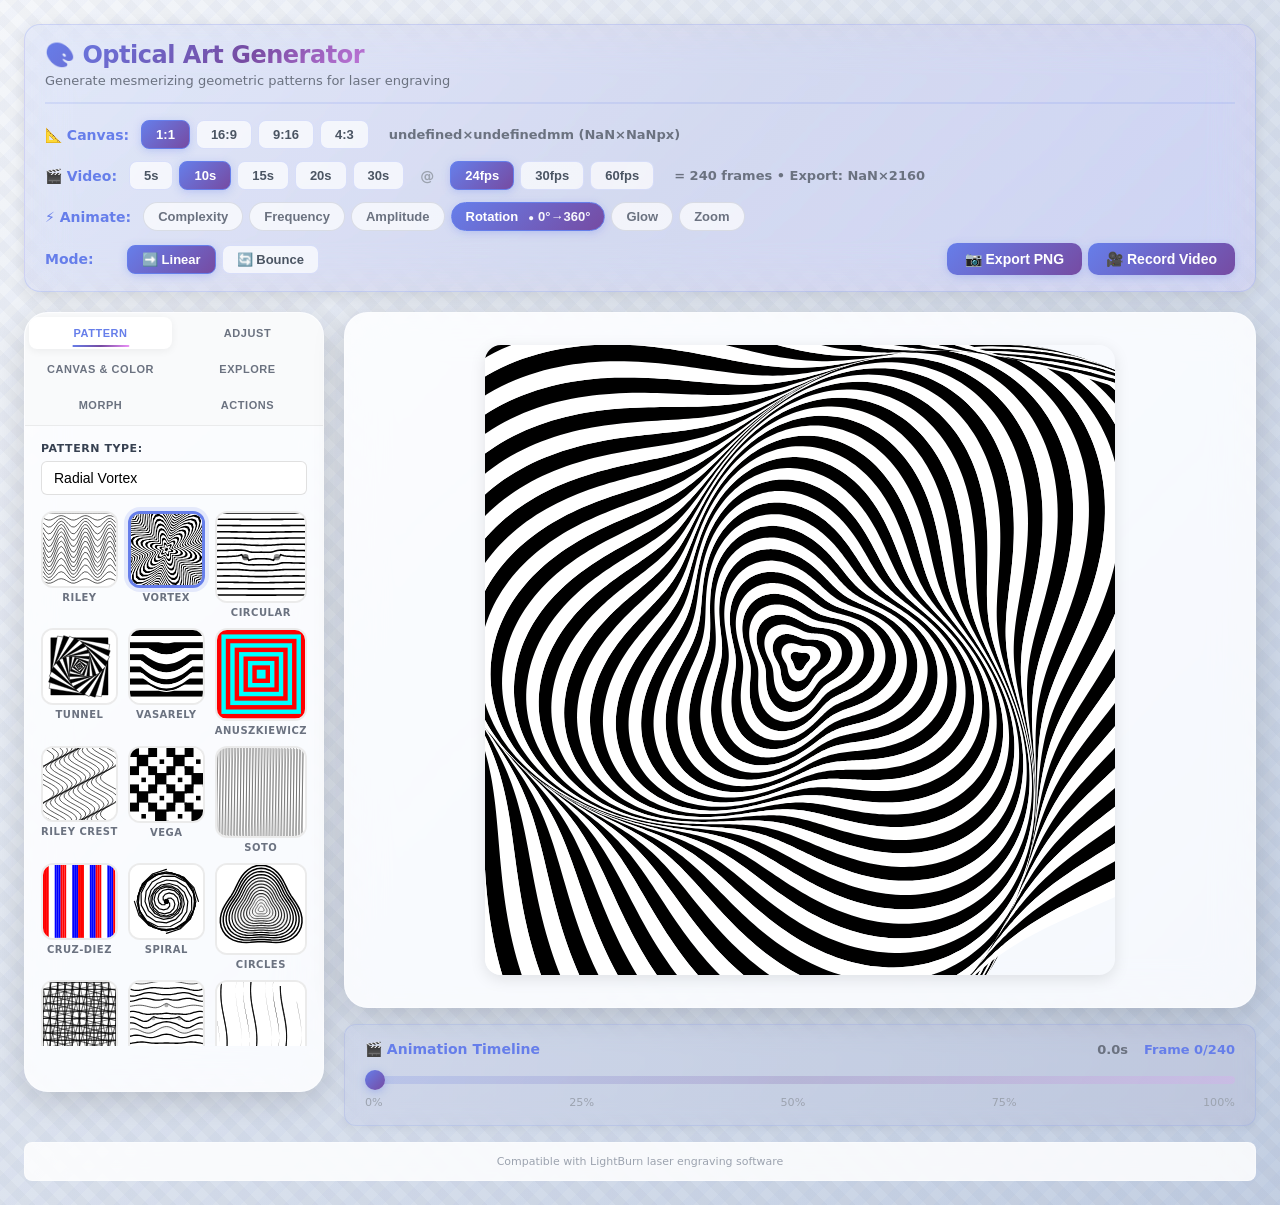
==== index.html @ 84033fab "Add 3 more iconic Op Art patterns: Vega, Soto, Cruz-Diez Added three additional Op Art patterns repr" ====
<!DOCTYPE html>
<html lang="en">
<head>
    <meta charset="UTF-8">
    <meta name="viewport" content="width=device-width, initial-scale=1.0">
    <title>Optical Art Generator</title>
    <link rel="stylesheet" href="styles.css">
    <!-- FFmpeg.wasm for video export - UMD bundle loaded locally -->
    <script src="./ffmpeg-umd.js"></script>
    <script>
        // FFmpeg is now available as window.FFmpegWASM.FFmpeg
        if (window.FFmpegWASM) {
            window.FFmpeg = window.FFmpegWASM.FFmpeg;
            console.log('✅ FFmpeg UMD loaded');
        }
    </script>
</head>
<body>
    <div class="container">
        <!-- Interactive Toolbar -->
        <div class="toolbar" id="main-toolbar">
            <!-- Header Row -->
            <div class="toolbar-header-row">
                <div class="toolbar-logo">
                    <h1>🎨 Optical Art Generator</h1>
                    <p>Generate mesmerizing geometric patterns for laser engraving</p>
                </div>
            </div>
            
            <!-- Row 1: Canvas Settings -->
            <div class="toolbar-row">
                <span class="toolbar-label">📐 Canvas:</span>
                <div class="toolbar-button-group">
                    <button class="toolbar-btn canvas-ratio-btn active" data-ratio="1:1">1:1</button>
                    <button class="toolbar-btn canvas-ratio-btn" data-ratio="16:9">16:9</button>
                    <button class="toolbar-btn canvas-ratio-btn" data-ratio="9:16">9:16</button>
                    <button class="toolbar-btn canvas-ratio-btn" data-ratio="4:3">4:3</button>
                </div>
                <span class="toolbar-info" id="toolbar-canvas-info">800×800mm (3024×3024px)</span>
            </div>

            <!-- Row 2: Video Settings -->
            <div class="toolbar-row">
                <span class="toolbar-label">🎬 Video:</span>
                <div class="toolbar-button-group">
                    <button class="toolbar-btn video-duration-btn" data-duration="5">5s</button>
                    <button class="toolbar-btn video-duration-btn active" data-duration="10">10s</button>
                    <button class="toolbar-btn video-duration-btn" data-duration="15">15s</button>
                    <button class="toolbar-btn video-duration-btn" data-duration="20">20s</button>
                    <button class="toolbar-btn video-duration-btn" data-duration="30">30s</button>
                </div>
                <span class="toolbar-separator">@</span>
                <div class="toolbar-button-group">
                    <button class="toolbar-btn video-fps-btn active" data-fps="24">24fps</button>
                    <button class="toolbar-btn video-fps-btn" data-fps="30">30fps</button>
                    <button class="toolbar-btn video-fps-btn" data-fps="60">60fps</button>
                </div>
                <span class="toolbar-info" id="toolbar-video-info">= 240 frames • Export: 3840×2160</span>
            </div>

            <!-- Row 3: Animation Toggles -->
            <div class="toolbar-row">
                <span class="toolbar-label">⚡ Animate:</span>
                <div class="toolbar-button-group">
                    <button class="toolbar-pill" id="pill-complexity" data-param="complexity">
                        <span class="pill-name">Complexity</span>
                        <span class="pill-range" style="display: none;">50→200</span>
                    </button>
                    <button class="toolbar-pill" id="pill-frequency" data-param="frequency">
                        <span class="pill-name">Frequency</span>
                        <span class="pill-range" style="display: none;">1→50</span>
                    </button>
                    <button class="toolbar-pill" id="pill-amplitude" data-param="amplitude">
                        <span class="pill-name">Amplitude</span>
                        <span class="pill-range" style="display: none;">0→500</span>
                    </button>
                    <button class="toolbar-pill" id="pill-rotation" data-param="rotation">
                        <span class="pill-name">Rotation</span>
                        <span class="pill-range" style="display: none;">0°→360°</span>
                    </button>
                    <button class="toolbar-pill" id="pill-glow" data-param="glow">
                        <span class="pill-name">Glow</span>
                        <span class="pill-range" style="display: none;">0→8</span>
                    </button>
                    <button class="toolbar-pill" id="pill-zoom" data-param="zoom">
                        <span class="pill-name">Zoom</span>
                        <span class="pill-range" style="display: none;">0.5→2.0</span>
                    </button>
                </div>
            </div>

            <!-- Row 4: Animation Mode & Actions -->
            <div class="toolbar-row">
                <span class="toolbar-label">Mode:</span>
                <div class="toolbar-button-group">
                    <button class="toolbar-btn mode-btn active" data-mode="linear">➡️ Linear</button>
                    <button class="toolbar-btn mode-btn" data-mode="bounce">🔄 Bounce</button>
                </div>
                <div class="toolbar-spacer"></div>
                <div class="toolbar-button-group toolbar-actions">
                    <button class="toolbar-action-btn" id="toolbar-export-png">📷 Export PNG</button>
                    <button class="toolbar-action-btn" id="toolbar-record-video">🎥 Record Video</button>
                </div>
            </div>
        </div>

        <div class="main-content">
            <div class="controls-panel">
                <div class="tabs-nav">
                    <button class="tab-link active" data-tab="tab-pattern">Pattern</button>
                    <button class="tab-link" data-tab="tab-adjust">Adjust</button>
                    <button class="tab-link" data-tab="tab-canvas">Canvas & Color</button>
                    <button class="tab-link" data-tab="tab-explore">Explore</button>
                    <button class="tab-link" data-tab="tab-morph">Morph</button>
                    <button class="tab-link" data-tab="tab-actions">Actions</button>
                </div>

                <!-- Tab Content -->
                <div id="tab-pattern" class="tab-content active">
                    <div class="control-group">
                        <label for="pattern-type">Pattern Type:</label>
                        <select id="pattern-type">
                            <option value="riley-waves">Bridget Riley Waves</option>
                            <option value="radial-vortex" selected>Radial Vortex</option>
                            <option value="circular-displacement">Circular Displacement</option>
                            <option value="square-tunnel">Square Tunnel</option>
                            <option value="vasarely-zebra">Vasarely Zebra</option>
                            <option value="anuszkiewicz-squares">Anuszkiewicz Squares</option>
                            <option value="riley-crest">Riley Crest</option>
                            <option value="vasarely-vega">Vasarely Vega</option>
                            <option value="soto-vibration">Soto Vibration</option>
                            <option value="cruz-diez-strips">Cruz-Diez Strips</option>
                            <option value="spiral-distortion">Spiral Distortion</option>
                            <option value="concentric-circles">Concentric Circles</option>
                            <option value="moire-interference">Moiré Interference</option>
                            <option value="wave-displacement">Wave Displacement</option>
                            <option value="diagonal-stripes">Diagonal Stripes</option>
                            <option value="eye-pattern">Eye Pattern</option>
                            <option value="cube-illusion">Cube Illusion</option>
                            <option value="shaded-grid">Shaded Grid</option>
                            <option value="perlin-displacement">Perlin Displacement</option>
                            <option value="fractal-noise">Fractal Noise</option>
                            <option value="de-jong-attractor">De Jong Attractor</option>
                            <option value="cellular-automata">Cellular Automata</option>
                            <option value="l-system-growth">L-System Growth</option>
                        </select>
                        <div id="pattern-previews" class="pattern-preview-grid">
                            <!-- Preview thumbnails will be generated here -->
                        </div>
                    </div>
                    <div class="info-panel">
                        <h3>Pattern Info</h3>
                        <p id="pattern-info">Select a pattern type to see details</p>
                    </div>
                </div>

                <div id="tab-adjust" class="tab-content">
                    <div class="control-group">
                        <label for="complexity">Complexity:</label>
                        <input type="range" id="complexity" min="5" max="300" value="50">
                        <span id="complexity-value">50</span>
                        <input type="checkbox" id="animate-complexity" class="animate-checkbox">
                        <label for="animate-complexity" class="animate-label">🎬</label>
                    </div>
                    <div class="animation-range-group" id="complexity-range" style="display: none;">
                        <label>Animation Range:</label>
                        <div class="range-inputs">
                            <div class="range-input-pair">
                                <label>Start:</label>
                                <input type="number" id="complexity-start" min="5" max="300" value="35" class="range-number-input">
                            </div>
                            <div class="range-input-pair">
                                <label>End:</label>
                                <input type="number" id="complexity-end" min="5" max="300" value="75" class="range-number-input">
                            </div>
                        </div>
                    </div>
                    <div class="control-group">
                        <label for="symmetry">Symmetry:</label>
                        <select id="symmetry">
                            <option value="none">None</option>
                            <option value="2">2-Fold Mirror</option>
                            <option value="4">4-Fold</option>
                            <option value="6">6-Fold</option>
                            <option value="8">8-Fold</option>
                            <option value="12">Radial (12-Fold)</option>
                        </select>
                    </div>
                    <div class="control-group">
                        <label for="frequency">Pattern Frequency:</label>
                        <input type="range" id="frequency" min="1" max="100" value="4">
                        <span id="frequency-value">4</span>
                        <input type="checkbox" id="animate-frequency" class="animate-checkbox">
                        <label for="animate-frequency" class="animate-label">🎬</label>
                    </div>
                    <div class="animation-range-group" id="frequency-range" style="display: none;">
                        <label>Animation Range:</label>
                        <div class="range-inputs">
                            <div class="range-input-pair">
                                <label>Start:</label>
                                <input type="number" id="frequency-start" min="1" max="100" value="2" class="range-number-input">
                            </div>
                            <div class="range-input-pair">
                                <label>End:</label>
                                <input type="number" id="frequency-end" min="1" max="100" value="6" class="range-number-input">
                            </div>
                        </div>
                    </div>
                    <div class="control-group">
                        <label for="amplitude">Pattern Amplitude:</label>
                        <input type="range" id="amplitude" min="-1000" max="1000" value="20">
                        <span id="amplitude-value">+20</span>
                        <input type="checkbox" id="animate-amplitude" class="animate-checkbox">
                        <label for="animate-amplitude" class="animate-label">🎬</label>
                    </div>
                    <div class="animation-range-group" id="amplitude-range" style="display: none;">
                        <label>Animation Range:</label>
                        <div class="range-inputs">
                            <div class="range-input-pair">
                                <label>Start:</label>
                                <input type="number" id="amplitude-start" min="-1000" max="1000" value="10" class="range-number-input">
                            </div>
                            <div class="range-input-pair">
                                <label>End:</label>
                                <input type="number" id="amplitude-end" min="-1000" max="1000" value="30" class="range-number-input">
                            </div>
                        </div>
                    </div>
                    <div class="control-group">
                        <label for="rotation">Pattern Rotation:</label>
                        <input type="range" id="rotation" min="-180" max="180" value="0">
                        <span id="rotation-value">0°</span>
                        <input type="checkbox" id="animate-rotation" class="animate-checkbox" checked>
                        <label for="animate-rotation" class="animate-label">🎬</label>
                    </div>
                    <div class="animation-range-group" id="rotation-range" style="display: none;">
                        <label>Animation Range:</label>
                        <div class="range-inputs">
                            <div class="range-input-pair">
                                <label>Start:</label>
                                <input type="number" id="rotation-start" min="-180" max="180" value="0" class="range-number-input">
                            </div>
                            <div class="range-input-pair">
                                <label>End:</label>
                                <input type="number" id="rotation-end" min="-180" max="180" value="360" class="range-number-input">
                            </div>
                        </div>
                    </div>
                    <div class="control-group">
                        <label for="glow">Glow Intensity:</label>
                        <input type="range" id="glow" min="0" max="10" value="0">
                        <span id="glow-value">0</span>
                        <input type="checkbox" id="animate-glow" class="animate-checkbox">
                        <label for="animate-glow" class="animate-label">🎬</label>
                    </div>
                    <div class="animation-range-group" id="glow-range" style="display: none;">
                        <label>Animation Range:</label>
                        <div class="range-inputs">
                            <div class="range-input-pair">
                                <label>Start:</label>
                                <input type="number" id="glow-start" min="0" max="10" value="0" class="range-number-input">
                            </div>
                            <div class="range-input-pair">
                                <label>End:</label>
                                <input type="number" id="glow-end" min="0" max="10" value="5" class="range-number-input">
                            </div>
                        </div>
                    </div>
                    <div class="control-group">
                        <label for="zoom-amount">Zoom Animation:</label>
                        <input type="range" id="zoom-amount" min="0" max="10" value="3">
                        <span id="zoom-amount-value">3</span>
                        <input type="checkbox" id="animate-zoom" class="animate-checkbox">
                        <label for="animate-zoom" class="animate-label">🎬</label>
                    </div>
                    <div class="animation-range-group" id="zoom-range" style="display: none;">
                        <label>Zoom Level Range:</label>
                        <div class="range-inputs">
                            <div class="range-input-pair">
                                <label>Start:</label>
                                <input type="number" id="zoom-start" min="0.1" max="10" step="0.1" value="0.5" class="range-number-input">
                            </div>
                            <div class="range-input-pair">
                                <label>End:</label>
                                <input type="number" id="zoom-end" min="0.1" max="10" step="0.1" value="2.0" class="range-number-input">
                            </div>
                        </div>
                    </div>
                    <div class="control-group">
                        <label for="zoom-direction">Zoom Direction:</label>
                        <select id="zoom-direction" style="padding: 6px; border-radius: 6px; border: 1px solid rgba(0,0,0,0.1);">
                            <option value="in">Zoom In</option>
                            <option value="out">Zoom Out</option>
                            <option value="pulse">Pulse (In/Out)</option>
                        </select>
                    </div>
                    <div class="control-group animate-controls">
                        <label for="animation-speed">Animation Speed:</label>
                        <select id="animation-speed" class="speed-multiplier-select">
                            <option value="0.5">0.5× (Half Speed)</option>
                            <option value="1" selected>1× (Normal)</option>
                            <option value="2">2× (Double)</option>
                            <option value="3">3× (Triple)</option>
                            <option value="4">4× (Quad)</option>
                            <option value="5">5× (Penta)</option>
                        </select>
                        <span id="animation-speed-value">1×</span>
                    </div>
                    <div class="control-group">
                        <label>Zoom & Pan:</label>
                        <div class="button-group-inline">
                            <button id="zoom-in-btn" class="secondary-btn">Zoom In</button>
                            <button id="zoom-out-btn" class="secondary-btn">Zoom Out</button>
                            <button id="reset-zoom-btn" class="secondary-btn">Reset Zoom</button>
                        </div>
                    </div>
                    <div class="button-group">
                        <button id="generate-btn" class="primary-btn">Generate New</button>
                        <button id="variation-btn" class="secondary-btn">Generate Variation</button>
                        <button id="randomize-all-btn" class="secondary-btn">🎲 Randomize All</button>
                        <button id="reset-all-btn" class="secondary-btn">↺ Reset All</button>
                        <button id="layer-btn" class="secondary-btn">Layer Pattern</button>
                    </div>
                </div>

                <div id="tab-canvas" class="tab-content">
                    <div class="control-group">
                        <label for="format-preset">Format Preset:</label>
                        <select id="format-preset">
                            <option value="custom">Custom Size</option>
                            <option value="1:1" selected>Square (1:1)</option>
                            <option value="16:9">Widescreen (16:9)</option>
                            <option value="9:16">Portrait (9:16)</option>
                            <option value="3:4">Traditional (3:4)</option>
                            <option value="4:3">Landscape (4:3)</option>
                            <option value="2:3">Photo (2:3)</option>
                            <option value="3:2">Photo Landscape (3:2)</option>
                        </select>
                    </div>
                    <div class="control-group">
                        <label>
                            <input type="checkbox" id="dark-mode-toggle">
                            🌙 Dark Mode (Black Background)
                        </label>
                    </div>
                    <div class="control-group">
                        <label for="size">Base Size (mm):</label>
                        <input type="number" id="size" min="50" max="1000" value="350" step="10">
                        <span class="unit-label">mm</span>
                    </div>
                    <div class="control-group">
                        <div class="size-display">
                            <span>Canvas: </span>
                            <span id="canvas-dimensions">100×100 mm</span>
                        </div>
                    </div>
                    <div class="control-group">
                        <button id="generate-colors-btn" class="primary-btn">🎨 Generate Colors</button>
                    </div>
                    <div class="control-group">
                        <label for="color-mode">Color Mode:</label>
                        <select id="color-mode">
                            <option value="black">Black Lines (LightBurn)</option>
                            <option value="artistic">Artistic Palettes</option>
                            <option value="custom-gradient">Custom Gradient</option>
                            <option value="single">Single Color</option>
                            <option value="gradient">Gradient Lines</option>
                            <option value="rainbow">Rainbow Lines</option>
                            <option value="hue-shift">Hue Shift</option>
                        </select>
                    </div>
                    <div class="control-group" id="single-color-group" style="display: none;">
                        <label for="line-color">Line Color:</label>
                        <input type="color" id="line-color" value="#ff0000">
                    </div>
                    <div class="control-group" id="custom-gradient-group" style="display: none;">
                        <label for="gradient-color-1">Gradient Start:</label>
                        <input type="color" id="gradient-color-1" value="#ff00ff">
                        <label for="gradient-color-2">Gradient End:</label>
                        <input type="color" id="gradient-color-2" value="#00ffff">
                    </div>
                </div>

                <div id="tab-explore" class="tab-content">
                    <div class="explorer-header">
                        <h4>🎨 Visual Explorer</h4>
                        <p class="explorer-hint">Click your favorite → Evolve toward beauty!</p>
                        <div class="explorer-controls">
                            <button id="new-generation-btn" class="secondary-btn">↺ New Generation</button>
                            <button id="use-variant-btn" class="primary-btn" disabled>✓ Use This</button>
                        </div>
                        <div class="generation-info">
                            <span id="generation-counter">Generation 1 - Random</span>
                        </div>
                    </div>
                    <div class="variants-grid" id="variants-grid">
                        <!-- Variants will be dynamically generated here -->
                    </div>
                </div>

                <div id="tab-morph" class="tab-content">
                    <div class="preset-group">
                        <h4>⚡ Quick Presets</h4>
                        <p class="preset-hint">Tap slot to load • Tap 💾 to save • Ctrl+[1-9] to save (desktop)</p>
                        <div class="preset-slots">
                            <div class="preset-slot-container">
                                <button class="preset-slot" data-slot="1">1<span class="preset-status">Empty</span></button>
                                <button class="preset-save-btn" data-slot="1" title="Save to Preset 1">💾</button>
                            </div>
                            <div class="preset-slot-container">
                                <button class="preset-slot" data-slot="2">2<span class="preset-status">Empty</span></button>
                                <button class="preset-save-btn" data-slot="2" title="Save to Preset 2">💾</button>
                            </div>
                            <div class="preset-slot-container">
                                <button class="preset-slot" data-slot="3">3<span class="preset-status">Empty</span></button>
                                <button class="preset-save-btn" data-slot="3" title="Save to Preset 3">💾</button>
                            </div>
                            <div class="preset-slot-container">
                                <button class="preset-slot" data-slot="4">4<span class="preset-status">Empty</span></button>
                                <button class="preset-save-btn" data-slot="4" title="Save to Preset 4">💾</button>
                            </div>
                            <div class="preset-slot-container">
                                <button class="preset-slot" data-slot="5">5<span class="preset-status">Empty</span></button>
                                <button class="preset-save-btn" data-slot="5" title="Save to Preset 5">💾</button>
                            </div>
                            <div class="preset-slot-container">
                                <button class="preset-slot" data-slot="6">6<span class="preset-status">Empty</span></button>
                                <button class="preset-save-btn" data-slot="6" title="Save to Preset 6">💾</button>
                            </div>
                            <div class="preset-slot-container">
                                <button class="preset-slot" data-slot="7">7<span class="preset-status">Empty</span></button>
                                <button class="preset-save-btn" data-slot="7" title="Save to Preset 7">💾</button>
                            </div>
                            <div class="preset-slot-container">
                                <button class="preset-slot" data-slot="8">8<span class="preset-status">Empty</span></button>
                                <button class="preset-save-btn" data-slot="8" title="Save to Preset 8">💾</button>
                            </div>
                            <div class="preset-slot-container">
                                <button class="preset-slot" data-slot="9">9<span class="preset-status">Empty</span></button>
                                <button class="preset-save-btn" data-slot="9" title="Save to Preset 9">💾</button>
                            </div>
                        </div>
                        <div class="preset-controls">
                            <button id="mutate-btn" class="secondary-btn">🎲 Mutate Settings</button>
                            <button id="clear-presets-btn" class="secondary-btn">Clear All Presets</button>
                        </div>
                    </div>
                    <div class="morph-group">
                        <h4>🔄 A/B Morph</h4>
                        <div class="morph-controls">
                            <select id="morph-preset-a">
                                <option value="">Select Preset A</option>
                            </select>
                            <select id="morph-preset-b">
                                <option value="">Select Preset B</option>
                            </select>
                        </div>
                        <div class="morph-slider-container">
                            <label for="morph-slider">Morph: <span id="morph-value">50%</span></label>
                            <input type="range" id="morph-slider" min="0" max="100" value="50">
                        </div>
                        <button id="apply-morph-btn" class="primary-btn">Apply Morph</button>
                    </div>
                </div>

                <div id="tab-actions" class="tab-content">
                    <div class="save-load-group">
                        <h4>Pattern Library</h4>
                        <button id="save-pattern-btn" class="secondary-btn">Save Pattern</button>
                        <button id="load-pattern-btn" class="secondary-btn">Load Pattern</button>
                        <button id="manage-patterns-btn" class="secondary-btn">Manage Saved</button>
                    </div>
                    <div class="export-group">
                        <h4>Export Options</h4>
                        <button id="export-svg-btn" class="export-btn">Export SVG (LightBurn)</button>
                        <button id="export-png-btn" class="export-btn">Export PNG (Wallpaper)</button>
                        <button id="export-jpg-btn" class="export-btn">Export JPG (Wallpaper)</button>
                        <button id="export-transparent-png-btn" class="export-btn">Export Transparent PNG</button>
                        <button id="export-icon-png-btn" class="export-btn">Export Icon PNG (1024x1024)</button>
                    </div>
                    <div class="video-export-group">
                        <h4>🎬 Video Export</h4>
                        <p class="video-hint">📹 FFmpeg H.264 encoder (QuickTime compatible)</p>
                        <div class="video-controls">
                            <label for="video-duration">Duration:</label>
                            <select id="video-duration">
                                <option value="5">5 seconds</option>
                                <option value="10" selected>10 seconds</option>
                                <option value="15">15 seconds</option>
                            </select>
                        </div>
                        <div class="video-controls">
                            <label for="video-quality">Quality:</label>
                            <select id="video-quality">
                                <option value="1080">HD (1080p)</option>
                                <option value="1440">2K (1440p)</option>
                                <option value="2160" selected>4K (2160p)</option>
                            </select>
                            <p class="video-hint" style="font-size: 0.8em; margin: 4px 0 0 0;">📐 Width auto-adjusts to canvas aspect ratio</p>
                        </div>
                        <div class="video-controls">
                            <label for="animation-mode">Animation:</label>
                            <select id="animation-mode">
                                <option value="linear" selected>➡️ Linear (smooth progression)</option>
                                <option value="bounce">🔄 Bounce (oscillate)</option>
                            </select>
                        </div>
                        <div class="video-controls">
                            <label for="video-fps">Frame Rate:</label>
                            <select id="video-fps">
                                <option value="24" selected>24 fps (cinematic)</option>
                                <option value="30">30 fps (smooth)</option>
                                <option value="60">60 fps (ultra smooth)</option>
                            </select>
                        </div>
                        <div class="video-controls">
                            <label>
                                <input type="checkbox" id="motion-blur-toggle">
                                🌊 Motion Blur (smoother animation)
                            </label>
                            <p class="video-hint" style="font-size: 0.75em; margin: 4px 0 0 0;">Adds frame interpolation for silky smooth motion</p>
                        </div>
                        <button id="record-video-btn" class="export-btn">🎥 Record Video (10s)</button>
                        <div id="video-progress" class="video-progress" style="display: none;">
                            <div class="progress-bar-container">
                                <div id="video-progress-bar" class="progress-bar"></div>
                            </div>
                            <p id="video-status" class="video-status">Preparing...</p>
                        </div>
                        <p class="video-note">⚠️ First use will download ~30MB FFmpeg library (one-time)</p>
                    </div>
                </div>
            </div>

            <div class="canvas-wrapper">
                <div class="canvas-container">
                    <svg id="art-canvas" width="600" height="600" viewBox="0 0 600 600">
                        <!-- Generated patterns will appear here -->
                    </svg>
                </div>
                
                <!-- Timeline Preview (below canvas) -->
                <div class="timeline-preview-container">
                    <div class="timeline-header">
                        <span class="timeline-label">🎬 Animation Timeline</span>
                        <div class="timeline-info">
                            <span id="preview-time">0.0s</span>
                            <span id="preview-frame">Frame 0/240</span>
                        </div>
                    </div>
                    <input type="range" id="animation-preview" min="0" max="100" value="0" step="0.1" class="timeline-slider">
                    <div class="timeline-markers">
                        <span>0%</span>
                        <span>25%</span>
                        <span>50%</span>
                        <span>75%</span>
                        <span>100%</span>
                    </div>
                </div>
            </div>
        </div>

        <footer>
            <p>Compatible with LightBurn laser engraving software</p>
        </footer>
    </div>

    <!-- Save Pattern Modal -->
    <div id="saveModal" class="modal">
        <div class="modal-content">
            <div class="modal-header">
                <h2>Save Pattern</h2>
                <button class="close-btn">&times;</button>
            </div>
            <div class="modal-body">
                <input type="text" id="pattern-name" class="pattern-name-input" placeholder="Enter pattern name...">
                <button id="confirm-save-btn" class="primary-btn">Save Pattern</button>
            </div>
        </div>
    </div>

    <!-- Manage Patterns Modal -->
    <div id="manageModal" class="modal">
        <div class="modal-content">
            <div class="modal-header">
                <h2>Saved Patterns</h2>
                <button class="close-btn">&times;</button>
            </div>
            <div class="modal-body">
                <div id="saved-patterns-container" class="saved-patterns-grid">
                    <!-- Saved patterns will be displayed here -->
                </div>
            </div>
        </div>
    </div>

    <script src="script.js"></script>
</body>
</html>
---- styles.css ----
/* Modern 2025 Optical Art Generator - Mobile First Design */

:root {
    --primary-dark: #0a0a0a;
    --primary-light: #ffffff;
    --accent-gradient: linear-gradient(135deg, #667eea 0%, #764ba2 50%, #f093fb 100%);
    --glass-bg: rgba(255, 255, 255, 0.85);
    --glass-border: rgba(255, 255, 255, 0.3);
    --shadow-sm: 0 2px 8px rgba(0, 0, 0, 0.06);
    --shadow-md: 0 4px 16px rgba(0, 0, 0, 0.1);
    --shadow-lg: 0 8px 32px rgba(0, 0, 0, 0.15);
    --radius-sm: 12px;
    --radius-md: 16px;
    --radius-lg: 24px;
    --transition-smooth: all 0.3s cubic-bezier(0.4, 0, 0.2, 1);
}

* {
    margin: 0;
    padding: 0;
    box-sizing: border-box;
}

body {
    font-family: -apple-system, BlinkMacSystemFont, 'Segoe UI', 'Inter', 'SF Pro Display', 'Roboto', system-ui, sans-serif;
    background: linear-gradient(135deg, #f5f7fa 0%, #c3cfe2 100%);
    min-height: 100vh;
    color: var(--primary-dark);
    position: relative;
    overflow-x: hidden;
    -webkit-font-smoothing: antialiased;
    -moz-osx-font-smoothing: grayscale;
}

/* Animated optical art background */
body::before {
    content: '';
    position: fixed;
    top: -50%;
    left: -50%;
    width: 200%;
    height: 200%;
    background: 
        repeating-linear-gradient(
            45deg,
            transparent,
            transparent 10px,
            rgba(0, 0, 0, 0.02) 10px,
            rgba(0, 0, 0, 0.02) 20px
        ),
        repeating-linear-gradient(
            -45deg,
            transparent,
            transparent 10px,
            rgba(102, 126, 234, 0.03) 10px,
            rgba(102, 126, 234, 0.03) 20px
        );
    animation: optical-drift 60s linear infinite;
    pointer-events: none;
    z-index: 0;
}

@keyframes optical-drift {
    0% { transform: translate(0, 0) rotate(0deg); }
    100% { transform: translate(50px, 50px) rotate(360deg); }
}

/* Dark mode for body background */
body.dark-mode {
    background: linear-gradient(135deg, #0a0a0a 0%, #1a1a1a 100%);
}

body.dark-mode::before {
    background: 
        repeating-linear-gradient(
            45deg,
            transparent,
            transparent 10px,
            rgba(255, 255, 255, 0.02) 10px,
            rgba(255, 255, 255, 0.02) 20px
        ),
        repeating-linear-gradient(
            -45deg,
            transparent,
            transparent 10px,
            rgba(102, 126, 234, 0.05) 10px,
            rgba(102, 126, 234, 0.05) 20px
        );
}

.container {
    max-width: 1600px;
    margin: 0 auto;
    padding: clamp(12px, 3vw, 24px);
    position: relative;
    z-index: 1;
}

/* =================================================================
   INTERACTIVE TOOLBAR
   ================================================================= */

.toolbar {
    background: linear-gradient(135deg, rgba(102, 126, 234, 0.08) 0%, rgba(118, 75, 162, 0.08) 50%, rgba(240, 147, 251, 0.08) 100%);
    backdrop-filter: blur(20px) saturate(180%);
    -webkit-backdrop-filter: blur(20px) saturate(180%);
    border: 1px solid rgba(102, 126, 234, 0.2);
    border-radius: var(--radius-md);
    padding: 16px 20px;
    margin-bottom: 20px;
    box-shadow: var(--shadow-md);
    position: sticky;
    top: 12px;
    z-index: 100;
    transition: var(--transition-smooth);
}

/* Toolbar Header Row */
.toolbar-header-row {
    display: flex;
    align-items: center;
    justify-content: space-between;
    margin-bottom: 16px;
    padding-bottom: 14px;
    border-bottom: 2px solid rgba(102, 126, 234, 0.15);
}

.toolbar-logo h1 {
    font-size: 1.5rem;
    font-weight: 800;
    margin: 0;
    background: var(--accent-gradient);
    -webkit-background-clip: text;
    -webkit-text-fill-color: transparent;
    background-clip: text;
    letter-spacing: -0.02em;
}

.toolbar-logo p {
    font-size: 0.8125rem;
    color: #6b7280;
    margin: 4px 0 0 0;
    font-weight: 500;
}

.toolbar-row {
    display: flex;
    align-items: center;
    flex-wrap: wrap;
    gap: 12px;
    margin-bottom: 12px;
}

.toolbar-row:last-child {
    margin-bottom: 0;
}

.toolbar-label {
    font-size: 0.875rem;
    font-weight: 700;
    color: #667eea;
    min-width: 70px;
    display: inline-flex;
    align-items: center;
}

.toolbar-button-group {
    display: flex;
    gap: 6px;
    flex-wrap: wrap;
}

.toolbar-btn {
    padding: 6px 14px;
    font-size: 0.8125rem;
    font-weight: 600;
    background: rgba(255, 255, 255, 0.7);
    border: 1.5px solid rgba(102, 126, 234, 0.2);
    border-radius: 8px;
    cursor: pointer;
    transition: all 0.2s cubic-bezier(0.4, 0, 0.2, 1);
    color: #4b5563;
    white-space: nowrap;
}

.toolbar-btn:hover {
    background: rgba(102, 126, 234, 0.1);
    border-color: rgba(102, 126, 234, 0.5);
    transform: translateY(-1px);
}

.toolbar-btn.active {
    background: linear-gradient(135deg, #667eea 0%, #764ba2 100%);
    border-color: #667eea;
    color: white;
    box-shadow: 0 2px 8px rgba(102, 126, 234, 0.3);
}

.toolbar-btn.active:hover {
    transform: translateY(-1px);
    box-shadow: 0 4px 12px rgba(102, 126, 234, 0.4);
}

/* Animation Pills */
.toolbar-pill {
    padding: 6px 14px;
    font-size: 0.8125rem;
    font-weight: 600;
    background: rgba(255, 255, 255, 0.7);
    border: 1.5px solid rgba(156, 163, 175, 0.3);
    border-radius: 20px;
    cursor: pointer;
    transition: all 0.2s cubic-bezier(0.4, 0, 0.2, 1);
    color: #6b7280;
    display: inline-flex;
    align-items: center;
    gap: 6px;
    white-space: nowrap;
}

.toolbar-pill:hover {
    background: rgba(102, 126, 234, 0.1);
    border-color: rgba(102, 126, 234, 0.4);
    transform: translateY(-1px);
}

.toolbar-pill.active {
    background: linear-gradient(135deg, #667eea 0%, #764ba2 100%);
    border-color: #667eea;
    color: white;
    box-shadow: 0 2px 8px rgba(102, 126, 234, 0.3);
}

.toolbar-pill.active:hover {
    transform: translateY(-1px) scale(1.02);
    box-shadow: 0 4px 12px rgba(102, 126, 234, 0.4);
}

.toolbar-pill .pill-name {
    display: inline;
}

.toolbar-pill.active .pill-range {
    display: inline !important;
    font-weight: 700;
    opacity: 0.95;
}

.toolbar-pill.active .pill-range::before {
    content: "●";
    margin: 0 4px;
    font-size: 0.6rem;
}

/* Toolbar Info Text */
.toolbar-info {
    font-size: 0.8125rem;
    color: #6b7280;
    font-weight: 600;
    margin-left: 8px;
}

.toolbar-separator {
    font-size: 0.875rem;
    color: #9ca3af;
    font-weight: 600;
    margin: 0 4px;
}

.toolbar-spacer {
    flex: 1;
    min-width: 20px;
}

/* Action Buttons */
.toolbar-actions {
    margin-left: auto;
}

.toolbar-action-btn {
    padding: 8px 18px;
    font-size: 0.875rem;
    font-weight: 700;
    background: linear-gradient(135deg, #667eea 0%, #764ba2 100%);
    border: none;
    border-radius: 10px;
    cursor: pointer;
    transition: all 0.2s cubic-bezier(0.4, 0, 0.2, 1);
    color: white;
    box-shadow: 0 2px 8px rgba(102, 126, 234, 0.3);
    white-space: nowrap;
}

.toolbar-action-btn:hover {
    transform: translateY(-2px);
    box-shadow: 0 6px 16px rgba(102, 126, 234, 0.4);
}

.toolbar-action-btn:active {
    transform: translateY(0);
}

/* Canvas wrapper to contain canvas + timeline */
.canvas-wrapper {
    order: 1; /* Mobile: canvas first */
    display: flex;
    flex-direction: column;
    gap: 16px;
    min-width: 0;
}

/* =================================================================
   TIMELINE PREVIEW (Below Canvas)
   ================================================================= */

.timeline-preview-container {
    background: linear-gradient(135deg, rgba(102, 126, 234, 0.05) 0%, rgba(118, 75, 162, 0.05) 100%);
    backdrop-filter: blur(10px);
    -webkit-backdrop-filter: blur(10px);
    border: 1px solid rgba(102, 126, 234, 0.15);
    border-radius: 12px;
    padding: 16px 20px;
    box-shadow: 0 2px 8px rgba(0, 0, 0, 0.05);
}

.timeline-header {
    display: flex;
    justify-content: space-between;
    align-items: center;
    margin-bottom: 12px;
}

.timeline-label {
    font-size: 0.875rem;
    font-weight: 700;
    color: #667eea;
}

.timeline-info {
    display: flex;
    gap: 16px;
    font-size: 0.8125rem;
    font-weight: 600;
}

.timeline-info #preview-time {
    color: #6b7280;
}

.timeline-info #preview-frame {
    color: #667eea;
}

.timeline-slider {
    width: 100%;
    height: 8px;
    background: linear-gradient(to right, 
        rgba(102, 126, 234, 0.2) 0%, 
        rgba(118, 75, 162, 0.2) 50%,
        rgba(240, 147, 251, 0.2) 100%
    );
    border-radius: 4px;
    outline: none;
    -webkit-appearance: none;
    appearance: none;
    cursor: pointer;
    margin-bottom: 8px;
}

.timeline-slider::-webkit-slider-thumb {
    -webkit-appearance: none;
    appearance: none;
    width: 20px;
    height: 20px;
    background: linear-gradient(135deg, #667eea 0%, #764ba2 100%);
    border-radius: 50%;
    cursor: pointer;
    box-shadow: 0 2px 8px rgba(102, 126, 234, 0.4);
    transition: all 0.2s ease;
}

.timeline-slider::-webkit-slider-thumb:hover {
    transform: scale(1.2);
    box-shadow: 0 4px 12px rgba(102, 126, 234, 0.6);
}

.timeline-slider::-moz-range-thumb {
    width: 20px;
    height: 20px;
    background: linear-gradient(135deg, #667eea 0%, #764ba2 100%);
    border-radius: 50%;
    cursor: pointer;
    border: none;
    box-shadow: 0 2px 8px rgba(102, 126, 234, 0.4);
    transition: all 0.2s ease;
}

.timeline-slider::-moz-range-thumb:hover {
    transform: scale(1.2);
    box-shadow: 0 4px 12px rgba(102, 126, 234, 0.6);
}

.timeline-markers {
    display: flex;
    justify-content: space-between;
    font-size: 0.7rem;
    color: #9ca3af;
    font-weight: 500;
    margin-top: 4px;
}

/* Responsive Toolbar */
@media (max-width: 1200px) {
    .toolbar {
        padding: 14px 16px;
    }
    
    .toolbar-header-row {
        margin-bottom: 12px;
        padding-bottom: 10px;
    }
    
    .toolbar-logo h1 {
        font-size: 1.25rem;
    }
    
    .toolbar-logo p {
        font-size: 0.75rem;
    }
    
    .toolbar-label {
        min-width: 60px;
        font-size: 0.8125rem;
    }
    
    .toolbar-btn, .toolbar-pill {
        padding: 5px 12px;
        font-size: 0.75rem;
    }
}

@media (max-width: 768px) {
    .toolbar-logo h1 {
        font-size: 1.1rem;
    }
    
    .toolbar-logo p {
        font-size: 0.7rem;
    }
}

/* Old header styles - now integrated into toolbar */
/* 
header::before {
    content: '';
    position: absolute;
    left: 0;
    bottom: 0;
    width: 100%;
    height: 2px;
    background: var(--accent-gradient);
}

header h1 {
    font-size: 1.25rem;
    font-weight: 700;
    margin: 0;
    color: var(--primary-dark);
    letter-spacing: -0.02em;
}

header p {
    font-size: 0.75rem;
    color: #6b7280;
    font-weight: 500;
    margin: 0;
}
*/

/* Mobile-first main layout */
.main-content {
    display: flex;
    flex-direction: column;
    gap: clamp(16px, 3vw, 24px);
}

/* Canvas container styling */
.canvas-container {
    display: flex;
    justify-content: center;
    align-items: center;
    background: var(--glass-bg);
    backdrop-filter: blur(20px) saturate(180%);
    -webkit-backdrop-filter: blur(20px) saturate(180%);
    border: 1px solid var(--glass-border);
    border-radius: var(--radius-lg);
    padding: clamp(16px, 3vw, 32px);
    box-shadow: var(--shadow-lg);
    min-height: 60vh;
    position: relative;
    overflow: hidden;
    /* GPU ACCELERATION - M4 Pro Optimizations */
    will-change: transform;
    transform: translateZ(0);
    -webkit-transform: translateZ(0);
    contain: layout style paint;
    backface-visibility: hidden;
    -webkit-backface-visibility: hidden;
    perspective: 1000px;
    -webkit-perspective: 1000px;
}

#art-canvas {
    border-radius: var(--radius-md);
    max-width: 100%;
    max-height: 70vh;
    width: auto;
    height: auto;
    box-shadow: var(--shadow-md);
    transition: var(--transition-smooth);
    /* GPU ACCELERATION - M4 Pro Optimizations */
    will-change: transform;
    transform: translate3d(0, 0, 0);
    -webkit-transform: translate3d(0, 0, 0);
    backface-visibility: hidden;
    -webkit-backface-visibility: hidden;
    shape-rendering: optimizeSpeed;
}

#art-canvas:hover {
    box-shadow: var(--shadow-lg);
}

/* Complexity-based rendering optimization */
#art-canvas.complex-pattern {
    shape-rendering: optimizeSpeed;
    text-rendering: optimizeSpeed;
    image-rendering: -webkit-optimize-contrast;
    image-rendering: crisp-edges;
}

#art-canvas.high-quality {
    shape-rendering: geometricPrecision;
    text-rendering: geometricPrecision;
    image-rendering: high-quality;
}

/* Optimize during zoom/pan interactions */
#art-canvas.zooming,
#art-canvas.panning {
    shape-rendering: optimizeSpeed;
    will-change: transform;
}

/* GPU optimization for glow effects */
#art-canvas g[filter] {
    will-change: filter;
    transform: translateZ(0);
}

/* Dark mode for canvas */
.canvas-container.dark-mode {
    background: linear-gradient(135deg, #0a0a0a 0%, #1a1a1a 100%);
}

.canvas-container.dark-mode #art-canvas {
    background: #000000;
}

/* Modern controls panel with bottom sheet feel on mobile */
.controls-panel {
    order: 2;
    background: var(--glass-bg);
    backdrop-filter: blur(20px) saturate(180%);
    -webkit-backdrop-filter: blur(20px) saturate(180%);
    border: 1px solid var(--glass-border);
    border-radius: var(--radius-lg);
    box-shadow: var(--shadow-lg);
    overflow: hidden;
}

/* Professional tab navigation */
.tabs-nav {
    display: grid;
    grid-template-columns: repeat(4, 1fr);
    background: #f9fafb;
    padding: 4px;
    gap: 4px;
    border-bottom: 1px solid rgba(0, 0, 0, 0.06);
}

.tab-link {
    padding: 10px 8px;
    border: none;
    background: transparent;
    cursor: pointer;
    font-size: 0.75rem;
    font-weight: 600;
    text-transform: uppercase;
    letter-spacing: 0.05em;
    transition: var(--transition-smooth);
    border-radius: 8px;
    color: #6b7280;
    position: relative;
}

.tab-link::after {
    content: '';
    position: absolute;
    bottom: 2px;
    left: 50%;
    width: 0;
    height: 2px;
    background: var(--accent-gradient);
    transition: var(--transition-smooth);
    transform: translateX(-50%);
    border-radius: 2px;
}

.tab-link:hover {
    background: rgba(102, 126, 234, 0.08);
    color: #667eea;
}

.tab-link.active {
    background: white;
    color: #667eea;
    box-shadow: var(--shadow-sm);
}

.tab-link.active::after {
    width: 40%;
}

.tab-content {
    display: none;
    padding: 16px;
    animation: fadeIn 0.3s ease-in-out;
    max-height: calc(100vh - 280px);
    overflow-y: auto;
    overflow-x: hidden;
}

.tab-content.active {
    display: block;
}

@keyframes fadeIn {
    from { opacity: 0; transform: translateY(8px); }
    to { opacity: 1; transform: translateY(0); }
}

/* Compact control groups (Photoshop/Illustrator style) */
.control-group {
    margin-bottom: 16px;
}

.control-group label {
    display: block;
    margin-bottom: 6px;
    font-weight: 600;
    font-size: 0.6875rem;
    color: #374151;
    text-transform: uppercase;
    letter-spacing: 0.05em;
}

.control-group select,
.control-group input[type="number"] {
    width: 100%;
    padding: 8px 12px;
    border: 1px solid rgba(0, 0, 0, 0.12);
    border-radius: 6px;
    background: white;
    font-size: 0.875rem;
    font-weight: 500;
    transition: var(--transition-smooth);
    -webkit-appearance: none;
    appearance: none;
}

.control-group select:focus,
.control-group input[type="number"]:focus {
    outline: none;
    border-color: #667eea;
    box-shadow: 0 0 0 4px rgba(102, 126, 234, 0.1);
}

/* Modern range sliders with optical art style */
.control-group input[type="range"] {
    width: 100%;
    height: 6px;
    border-radius: 3px;
    background: linear-gradient(90deg, 
        rgba(102, 126, 234, 0.2) 0%, 
        rgba(118, 75, 162, 0.3) 50%, 
        rgba(240, 147, 251, 0.2) 100%);
    outline: none;
    -webkit-appearance: none;
    appearance: none;
    margin-bottom: 8px;
    position: relative;
}

/* Bidirectional sliders with center marker */
#amplitude,
#rotation {
    background: linear-gradient(90deg, 
        rgba(234, 88, 102, 0.25) 0%,
        rgba(234, 88, 102, 0.15) 45%,
        rgba(0, 0, 0, 0.4) 49%,
        rgba(0, 0, 0, 0.4) 51%,
        rgba(102, 126, 234, 0.15) 55%,
        rgba(102, 126, 234, 0.25) 100%);
}

.control-group input[type="range"]::-webkit-slider-thumb {
    -webkit-appearance: none;
    appearance: none;
    width: 20px;
    height: 20px;
    border-radius: 50%;
    background: var(--primary-dark);
    cursor: pointer;
    box-shadow: 0 2px 8px rgba(0, 0, 0, 0.2);
    transition: var(--transition-smooth);
}

.control-group input[type="range"]::-webkit-slider-thumb:hover {
    transform: scale(1.2);
    background: #667eea;
}

.control-group input[type="range"]::-moz-range-thumb {
    width: 20px;
    height: 20px;
    border-radius: 50%;
    background: var(--primary-dark);
    cursor: pointer;
    border: none;
    box-shadow: 0 2px 8px rgba(0, 0, 0, 0.2);
    transition: var(--transition-smooth);
}

.control-group input[type="range"]::-moz-range-thumb:hover {
    transform: scale(1.2);
    background: #667eea;
}

.control-group span {
    display: inline-block;
    background: var(--primary-dark);
    color: var(--primary-light);
    padding: 4px 12px;
    border-radius: 6px;
    font-size: 0.875rem;
    font-weight: 700;
    min-width: 50px;
    text-align: center;
}

/* Modern pattern preview grid */
.pattern-preview-grid {
    display: grid;
    grid-template-columns: repeat(auto-fill, minmax(70px, 1fr));
    gap: 10px;
    margin-top: 16px;
}

.pattern-preview {
    aspect-ratio: 1;
    border: 2px solid rgba(0, 0, 0, 0.08);
    border-radius: var(--radius-sm);
    cursor: pointer;
    background: white;
    transition: var(--transition-smooth);
    display: flex;
    flex-direction: column;
    align-items: center;
    justify-content: center;
    overflow: hidden;
    position: relative;
}

.pattern-preview::before {
    content: '';
    position: absolute;
    inset: 0;
    background: var(--accent-gradient);
    opacity: 0;
    transition: var(--transition-smooth);
}

.pattern-preview:hover {
    border-color: #667eea;
    transform: translateY(-4px);
    box-shadow: var(--shadow-md);
}

.pattern-preview:hover::before {
    opacity: 0.1;
}

.pattern-preview.active {
    border-color: #667eea;
    border-width: 3px;
    box-shadow: 0 0 0 4px rgba(102, 126, 234, 0.15);
}

.pattern-preview svg {
    width: 100%;
    height: 100%;
    pointer-events: none;
    position: relative;
    z-index: 1;
}

.pattern-preview-label {
    font-size: 0.625rem;
    font-weight: 600;
    text-align: center;
    margin-top: 4px;
    color: #6b7280;
    text-transform: uppercase;
    letter-spacing: 0.05em;
}

/* Modern color inputs */
.control-group input[type="color"] {
    width: 100%;
    height: 50px;
    cursor: pointer;
    border: 2px solid rgba(0, 0, 0, 0.08);
    border-radius: var(--radius-sm);
    overflow: hidden;
    transition: var(--transition-smooth);
}

.control-group input[type="color"]:hover {
    border-color: #667eea;
    box-shadow: var(--shadow-md);
}

/* Compact professional buttons */
.button-group,
.button-group-inline {
    display: flex;
    flex-direction: column;
    gap: 8px;
    margin: 16px 0 8px 0;
}

.button-group-inline {
    flex-direction: row;
}

.primary-btn,
.secondary-btn,
.export-btn {
    padding: 10px 16px;
    border: 1px solid transparent;
    border-radius: 6px;
    font-size: 0.8125rem;
    font-weight: 600;
    cursor: pointer;
    transition: var(--transition-smooth);
    text-transform: uppercase;
    letter-spacing: 0.03em;
    position: relative;
    overflow: hidden;
    touch-action: manipulation;
}

.primary-btn {
    background: var(--primary-dark);
    color: var(--primary-light);
}

.primary-btn:hover {
    background: #667eea;
    transform: translateY(-2px);
    box-shadow: var(--shadow-lg);
}

.primary-btn:active {
    transform: translateY(0);
}

.secondary-btn {
    background: white;
    color: var(--primary-dark);
    border-color: rgba(0, 0, 0, 0.1);
}

.secondary-btn:hover {
    border-color: #667eea;
    color: #667eea;
    transform: translateY(-2px);
    box-shadow: var(--shadow-md);
}

.export-btn {
    background: var(--accent-gradient);
    color: white;
    border: none;
}

.export-btn:hover {
    transform: translateY(-2px);
    box-shadow: var(--shadow-lg);
    filter: brightness(1.1);
}

/* Compact info panel */
.info-panel {
    background: #f9fafb;
    color: #374151;
    padding: 12px;
    border-radius: 8px;
    margin-top: 16px;
    position: relative;
    border-left: 3px solid #667eea;
}

.info-panel h3 {
    margin-bottom: 6px;
    font-size: 0.75rem;
    font-weight: 700;
    text-transform: uppercase;
    letter-spacing: 0.05em;
    color: #667eea;
}

.info-panel p {
    font-size: 0.75rem;
    line-height: 1.5;
    color: #6b7280;
}

/* Preset snapshots system */
.preset-group,
.morph-group {
    margin: 12px 0;
    padding: 12px;
    background: linear-gradient(135deg, rgba(102, 126, 234, 0.08) 0%, rgba(118, 75, 162, 0.08) 100%);
    border-radius: 8px;
    border: 1px solid rgba(102, 126, 234, 0.2);
}

.preset-group h4,
.morph-group h4 {
    margin: 0 0 8px 0;
    font-size: 0.6875rem;
    font-weight: 700;
    text-transform: uppercase;
    letter-spacing: 0.05em;
    color: #667eea;
    text-align: left;
}

.preset-hint {
    font-size: 0.625rem;
    color: #6b7280;
    margin: 0 0 10px 0;
    font-style: italic;
}

.preset-slots {
    display: grid;
    grid-template-columns: repeat(3, 1fr);
    gap: 6px;
    margin-bottom: 10px;
}

.preset-slot-container {
    display: flex;
    align-items: stretch;
    gap: 3px;
}

.preset-slot {
    flex: 1;
    padding: 10px 6px;
    border: 2px solid rgba(0, 0, 0, 0.1);
    border-radius: 6px 0 0 6px;
    background: white;
    cursor: pointer;
    transition: var(--transition-smooth);
    font-weight: 700;
    font-size: 1rem;
    display: flex;
    flex-direction: column;
    align-items: center;
    gap: 2px;
}

.preset-save-btn {
    padding: 4px 6px;
    border: 2px solid rgba(102, 234, 126, 0.3);
    border-radius: 0 6px 6px 0;
    background: linear-gradient(135deg, rgba(102, 234, 126, 0.1) 0%, rgba(75, 162, 118, 0.1) 100%);
    cursor: pointer;
    transition: var(--transition-smooth);
    font-size: 14px;
    display: flex;
    align-items: center;
    justify-content: center;
    min-width: 30px;
}

.preset-save-btn:hover {
    background: linear-gradient(135deg, rgba(102, 234, 126, 0.3) 0%, rgba(75, 162, 118, 0.25) 100%);
    border-color: rgba(102, 234, 126, 0.8);
    transform: scale(1.05);
    box-shadow: 0 0 8px rgba(102, 234, 126, 0.5);
}

.preset-save-btn:active {
    transform: scale(0.95);
}

.preset-slot:hover {
    border-color: #667eea;
    transform: translateY(-2px);
    box-shadow: var(--shadow-sm);
}

.preset-slot.filled {
    background: linear-gradient(135deg, #667eea 0%, #764ba2 100%);
    color: white;
    border-color: #667eea;
}

.preset-status {
    font-size: 0.5rem;
    opacity: 0.7;
    font-weight: 600;
    text-transform: uppercase;
}

.preset-controls {
    display: flex;
    flex-direction: column;
    gap: 6px;
}

.morph-controls {
    display: flex;
    flex-direction: column;
    gap: 8px;
    margin-bottom: 10px;
}

.morph-controls select {
    width: 100%;
    padding: 8px 12px;
    border: 1px solid rgba(0, 0, 0, 0.12);
    border-radius: 6px;
    background: white;
    font-size: 0.8125rem;
}

.morph-slider-container {
    margin-bottom: 10px;
}

.morph-slider-container label {
    display: block;
    margin-bottom: 6px;
    font-weight: 600;
    font-size: 0.6875rem;
    color: #374151;
    text-transform: uppercase;
    letter-spacing: 0.05em;
}

#morph-slider {
    width: 100%;
    height: 6px;
    border-radius: 3px;
    background: linear-gradient(90deg, 
        rgba(102, 126, 234, 0.3) 0%, 
        rgba(118, 75, 162, 0.5) 50%, 
        rgba(240, 147, 251, 0.3) 100%);
}

/* Compact save/export groups */
.save-load-group,
.export-group {
    margin: 12px 0;
    padding: 12px;
    background: rgba(102, 126, 234, 0.04);
    border-radius: 8px;
    border: 1px solid rgba(102, 126, 234, 0.1);
}

.save-load-group h4,
.export-group h4 {
    margin: 0 0 10px 0;
    font-size: 0.6875rem;
    font-weight: 700;
    text-transform: uppercase;
    letter-spacing: 0.05em;
    color: var(--primary-dark);
    text-align: left;
}

.size-display {
    background: rgba(102, 126, 234, 0.08);
    padding: 8px 12px;
    border-radius: 6px;
    font-family: 'SF Mono', 'Monaco', 'Courier New', monospace;
    font-size: 0.8125rem;
    text-align: center;
    font-weight: 600;
}

.unit-label {
    display: inline-block;
    background: var(--primary-dark);
    color: var(--primary-light);
    padding: 8px 12px;
    border-radius: 6px;
    font-size: 0.75rem;
    font-weight: 700;
    margin-left: 8px;
    vertical-align: middle;
}

/* Compact footer */
footer {
    text-align: center;
    margin-top: 16px;
    padding: 12px;
    background: var(--glass-bg);
    backdrop-filter: blur(20px);
    border-radius: 8px;
    border: 1px solid var(--glass-border);
    font-size: 0.6875rem;
    color: #9ca3af;
    font-weight: 500;
}

/* Visual Explorer Styles */
.explorer-header {
    margin-bottom: 16px;
    padding-bottom: 12px;
    border-bottom: 1px solid rgba(102, 126, 234, 0.2);
}

.explorer-header h4 {
    margin: 0 0 6px 0;
    font-size: 0.875rem;
    font-weight: 700;
    color: var(--primary-dark);
}

.explorer-hint {
    font-size: 0.6875rem;
    color: #6b7280;
    margin: 0 0 10px 0;
    font-style: italic;
}

.explorer-controls {
    display: flex;
    gap: 8px;
    margin-bottom: 8px;
}

.explorer-controls button {
    flex: 1;
}

.generation-info {
    text-align: center;
    font-size: 0.6875rem;
    font-weight: 600;
    color: var(--primary-dark);
    padding: 6px;
    background: rgba(102, 126, 234, 0.08);
    border-radius: 4px;
}

.variants-grid {
    display: grid;
    grid-template-columns: repeat(2, 1fr);
    gap: 12px;
    padding: 8px 0;
}

.variant-item {
    position: relative;
    aspect-ratio: 1;
    border: 2px solid rgba(0, 0, 0, 0.1);
    border-radius: 8px;
    overflow: hidden;
    cursor: pointer;
    transition: all 0.3s cubic-bezier(0.4, 0, 0.2, 1);
    background: white;
}

.variant-item:hover {
    transform: scale(1.05);
    box-shadow: 0 4px 12px rgba(102, 126, 234, 0.3);
    border-color: #667eea;
    z-index: 10;
}

.variant-item.selected {
    border: 3px solid #667eea;
    box-shadow: 0 0 0 2px rgba(102, 126, 234, 0.2),
                0 4px 16px rgba(102, 126, 234, 0.4);
    transform: scale(1.02);
}

.variant-item.selected::after {
    content: '✓';
    position: absolute;
    top: 4px;
    right: 4px;
    background: linear-gradient(135deg, #667eea 0%, #764ba2 100%);
    color: white;
    width: 20px;
    height: 20px;
    border-radius: 50%;
    display: flex;
    align-items: center;
    justify-content: center;
    font-size: 12px;
    font-weight: bold;
    box-shadow: 0 2px 4px rgba(0,0,0,0.2);
}

.variant-item svg {
    width: 100%;
    height: 100%;
    display: block;
}

.variant-loading {
    display: flex;
    align-items: center;
    justify-content: center;
    font-size: 0.75rem;
    color: #9ca3af;
    animation: pulse 1.5s ease-in-out infinite;
}

@keyframes pulse {
    0%, 100% { opacity: 1; }
    50% { opacity: 0.5; }
}

/* Responsive grid */
@media (min-width: 1024px) {
    .variants-grid {
        grid-template-columns: repeat(3, 1fr);
    }
}

/* Animation Checkbox Styles */
.animate-checkbox {
    width: auto;
    margin-left: 8px;
    cursor: pointer;
}

.animate-label {
    display: inline;
    margin-left: 4px;
    font-size: 0.875rem;
    cursor: pointer;
    user-select: none;
}

.animate-checkbox:checked + .animate-label {
    filter: brightness(1.2);
}

/* Animation Range Controls */
.animation-range-group {
    margin: 8px 0 12px 20px;
    padding: 10px 12px;
    background: rgba(102, 126, 234, 0.08);
    border-left: 3px solid #667eea;
    border-radius: 6px;
    transition: all 0.3s ease;
}

.animation-range-group label:first-child {
    display: block;
    font-size: 0.85rem;
    font-weight: 600;
    color: #667eea;
    margin-bottom: 8px;
}

.range-inputs {
    display: flex;
    gap: 12px;
    align-items: center;
}

.range-input-pair {
    display: flex;
    align-items: center;
    gap: 6px;
    flex: 1;
}

.range-input-pair label {
    font-size: 0.8rem;
    font-weight: 500;
    color: #555;
    min-width: 35px;
}

.range-number-input {
    flex: 1;
    padding: 6px 8px;
    border: 1px solid rgba(0, 0, 0, 0.15);
    border-radius: 6px;
    font-size: 0.9rem;
    font-weight: 500;
    text-align: center;
    transition: all 0.2s ease;
    background: white;
}

.range-number-input:focus {
    outline: none;
    border-color: #667eea;
    box-shadow: 0 0 0 3px rgba(102, 126, 234, 0.1);
}

.range-number-input:hover {
    border-color: #667eea;
}

/* Video Recording Styles */
.animate-controls {
    margin-top: 8px;
}

.recording-status {
    display: inline-block;
    margin-left: 12px;
    padding: 6px 12px;
    background: linear-gradient(135deg, #ef4444 0%, #dc2626 100%);
    color: white;
    border-radius: 6px;
    font-weight: 600;
    font-size: 0.75rem;
    animation: pulse-record 1.5s ease-in-out infinite;
}

.recording-status.hidden {
    display: none;
}

@keyframes pulse-record {
    0%, 100% { 
        opacity: 1;
        transform: scale(1);
    }
    50% { 
        opacity: 0.8;
        transform: scale(1.05);
    }
}

.record-icon {
    font-size: 1.1em;
    color: #ef4444;
}

#record-video-btn:disabled {
    opacity: 0.5;
    cursor: not-allowed;
}

#record-video-btn:not(:disabled):hover .record-icon {
    animation: pulse-record 0.5s ease-in-out;
}

/* Custom scrollbar for tab content */
.tab-content::-webkit-scrollbar {
    width: 6px;
}

.tab-content::-webkit-scrollbar-track {
    background: rgba(0, 0, 0, 0.02);
    border-radius: 3px;
}

.tab-content::-webkit-scrollbar-thumb {
    background: rgba(102, 126, 234, 0.3);
    border-radius: 3px;
}

.tab-content::-webkit-scrollbar-thumb:hover {
    background: rgba(102, 126, 234, 0.5);
}

/* Checkbox styling */
.control-group input[type="checkbox"] {
    width: 20px;
    height: 20px;
    cursor: pointer;
    accent-color: #667eea;
}

/* Modern modals */
.modal {
    display: none;
    position: fixed;
    z-index: 1000;
    left: 0;
    top: 0;
    width: 100%;
    height: 100%;
    background: rgba(0, 0, 0, 0.6);
    backdrop-filter: blur(10px);
    -webkit-backdrop-filter: blur(10px);
    animation: fadeIn 0.3s ease-in-out;
}

.modal-content {
    background: var(--glass-bg);
    backdrop-filter: blur(20px);
    margin: 5% auto;
    padding: clamp(24px, 4vw, 40px);
    border: 1px solid var(--glass-border);
    border-radius: var(--radius-lg);
    width: 90%;
    max-width: 700px;
    max-height: 80vh;
    overflow-y: auto;
    box-shadow: var(--shadow-lg);
    animation: slideUp 0.3s ease-out;
}

@keyframes slideUp {
    from { transform: translateY(30px); opacity: 0; }
    to { transform: translateY(0); opacity: 1; }
}

.modal-header {
    display: flex;
    justify-content: space-between;
    align-items: center;
    margin-bottom: 24px;
    padding-bottom: 20px;
    border-bottom: 2px solid rgba(0, 0, 0, 0.06);
}

.modal-header h2 {
    margin: 0;
    font-size: clamp(1.25rem, 3vw, 1.75rem);
    font-weight: 800;
    background: var(--accent-gradient);
    -webkit-background-clip: text;
    -webkit-text-fill-color: transparent;
    background-clip: text;
}

.close-btn {
    background: var(--primary-dark);
    color: white;
    border: none;
    border-radius: 50%;
    width: 36px;
    height: 36px;
    cursor: pointer;
    font-size: 20px;
    display: flex;
    align-items: center;
    justify-content: center;
    transition: var(--transition-smooth);
}

.close-btn:hover {
    background: #667eea;
    transform: rotate(90deg);
}

/* Saved patterns grid */
.saved-patterns-grid {
    display: grid;
    grid-template-columns: repeat(auto-fill, minmax(220px, 1fr));
    gap: 20px;
    margin-top: 20px;
}

.saved-pattern-item {
    border: 2px solid rgba(0, 0, 0, 0.08);
    border-radius: var(--radius-md);
    padding: 16px;
    background: white;
    transition: var(--transition-smooth);
}

.saved-pattern-item:hover {
    border-color: #667eea;
    box-shadow: var(--shadow-lg);
    transform: translateY(-4px);
}

.saved-pattern-preview {
    width: 100%;
    height: 140px;
    border-radius: var(--radius-sm);
    margin-bottom: 12px;
    background: #f9fafb;
    display: flex;
    align-items: center;
    justify-content: center;
    overflow: hidden;
    box-shadow: var(--shadow-sm);
}

.saved-pattern-preview svg,
.saved-pattern-preview img {
    width: 100%;
    height: 100%;
    object-fit: contain;
}

.saved-pattern-info h4 {
    margin: 0 0 8px 0;
    font-size: 0.9375rem;
    font-weight: 700;
    color: var(--primary-dark);
}

.saved-pattern-info p {
    margin: 0 0 12px 0;
    font-size: 0.8125rem;
    color: #6b7280;
}

.saved-pattern-actions {
    display: flex;
    gap: 8px;
}

.saved-pattern-actions button {
    flex: 1;
    padding: 10px;
    border: 2px solid rgba(0, 0, 0, 0.1);
    border-radius: var(--radius-sm);
    background: white;
    cursor: pointer;
    font-size: 0.8125rem;
    font-weight: 600;
    transition: var(--transition-smooth);
    text-transform: uppercase;
    letter-spacing: 0.05em;
}

.saved-pattern-actions .load-btn {
    background: var(--primary-dark);
    color: white;
    border-color: var(--primary-dark);
}

.saved-pattern-actions .load-btn:hover {
    background: #667eea;
    border-color: #667eea;
}

.saved-pattern-actions .delete-btn {
    background: #ef4444;
    color: white;
    border-color: #ef4444;
}

.saved-pattern-actions .delete-btn:hover {
    background: #dc2626;
}

.pattern-name-input {
    width: 100%;
    padding: 14px 16px;
    border: 2px solid rgba(0, 0, 0, 0.08);
    border-radius: var(--radius-sm);
    font-size: 15px;
    margin-bottom: 16px;
    transition: var(--transition-smooth);
}

.pattern-name-input:focus {
    outline: none;
    border-color: #667eea;
    box-shadow: 0 0 0 4px rgba(102, 126, 234, 0.1);
}

/* Loading animation */
.optical-loading {
    animation: optical-pulse 2s ease-in-out infinite;
}

@keyframes optical-pulse {
    0%, 100% { opacity: 1; }
    50% { opacity: 0.6; }
}

/* Tablet and up - Professional layout like Photoshop */
@media (min-width: 768px) {
    .main-content {
        display: grid;
        grid-template-columns: 280px 1fr;
        gap: 16px;
    }

    .canvas-wrapper {
        order: 2;
    }

    .controls-panel {
        order: 1;
        max-height: calc(100vh - 120px);
    }

    .pattern-preview-grid {
        grid-template-columns: repeat(3, 1fr);
    }

    .tabs-nav {
        grid-template-columns: repeat(2, 1fr);
    }

    .tab-link {
        text-align: center;
        padding: 10px 8px;
        font-size: 0.6875rem;
    }
}

/* Desktop and up */
@media (min-width: 1024px) {
    .main-content {
        grid-template-columns: 300px 1fr;
        gap: 20px;
    }

    .button-group-inline {
        display: grid;
        grid-template-columns: repeat(3, 1fr);
    }

    .saved-patterns-grid {
        grid-template-columns: repeat(auto-fill, minmax(240px, 1fr));
    }
}

/* Wide desktop */
@media (min-width: 1400px) {
    .main-content {
        grid-template-columns: 320px 1fr;
    }
}

/* Touch improvements for mobile */
@media (hover: none) and (pointer: coarse) {
    .primary-btn,
    .secondary-btn,
    .export-btn {
        padding: 16px 24px;
        font-size: 1rem;
    }

    .pattern-preview {
        min-height: 80px;
    }

    .control-group input[type="range"]::-webkit-slider-thumb {
        width: 28px;
        height: 28px;
    }

    .control-group input[type="range"]::-moz-range-thumb {
        width: 28px;
        height: 28px;
    }
}

/* Reduce motion for accessibility */
@media (prefers-reduced-motion: reduce) {
    * {
        animation-duration: 0.01ms !important;
        animation-iteration-count: 1 !important;
        transition-duration: 0.01ms !important;
    }
}

/* Video Export Styling */
.video-export-group {
    margin-top: 20px;
    padding: 15px;
    background: linear-gradient(135deg, #667eea 0%, #764ba2 100%);
    border-radius: var(--radius-md);
    color: white;
}

.video-export-group h4 {
    margin-top: 0;
    color: white;
    font-size: 1.1em;
}

.video-hint {
    font-size: 0.9em;
    opacity: 0.95;
    margin: 5px 0 10px 0;
    line-height: 1.4;
}

.video-controls {
    margin: 12px 0;
    display: flex;
    align-items: center;
    gap: 10px;
}

.video-controls label {
    font-weight: 500;
}

.video-controls select {
    padding: 8px 12px;
    border-radius: 8px;
    border: none;
    font-size: 14px;
    background: white;
    color: var(--primary-dark);
    cursor: pointer;
    flex: 1;
}

.video-preview-group {
    margin: 15px 0;
    padding: 12px;
    background: rgba(255, 255, 255, 0.1);
    border-radius: 8px;
    border: 1px solid rgba(255, 255, 255, 0.2);
}

.video-preview-group label {
    display: block;
    font-weight: 500;
    margin-bottom: 8px;
    color: white;
}

.video-preview-group input[type="range"] {
    width: 100%;
    height: 6px;
    border-radius: 3px;
    background: rgba(255, 255, 255, 0.3);
    outline: none;
    margin: 8px 0;
}

.video-preview-group input[type="range"]::-webkit-slider-thumb {
    -webkit-appearance: none;
    appearance: none;
    width: 18px;
    height: 18px;
    border-radius: 50%;
    background: white;
    cursor: pointer;
    box-shadow: 0 2px 4px rgba(0,0,0,0.2);
}

.video-preview-group input[type="range"]::-moz-range-thumb {
    width: 18px;
    height: 18px;
    border-radius: 50%;
    background: white;
    cursor: pointer;
    border: none;
    box-shadow: 0 2px 4px rgba(0,0,0,0.2);
}

.video-preview-group .preview-info {
    display: flex;
    justify-content: space-between;
    align-items: center;
    margin-top: 6px;
}

.video-preview-group span {
    display: inline-block;
    font-weight: 600;
    color: white;
    font-size: 0.95rem;
}

.video-note {
    font-size: 0.8em;
    opacity: 0.85;
    margin: 10px 0 0 0;
    font-style: italic;
    line-height: 1.3;
}

#record-video-btn {
    width: 100%;
    background: white;
    color: #667eea;
    font-weight: 600;
    margin-top: 10px;
    padding: 12px;
    font-size: 15px;
}

#record-video-btn:hover:not(:disabled) {
    background: #f0f0f0;
    transform: translateY(-2px);
}

#record-video-btn:disabled {
    opacity: 0.7;
    cursor: not-allowed;
}

.video-progress {
    margin-top: 15px;
    padding: 10px;
    background: rgba(255, 255, 255, 0.1);
    border-radius: 8px;
}

.progress-bar-container {
    width: 100%;
    height: 24px;
    background: rgba(0, 0, 0, 0.2);
    border-radius: 12px;
    overflow: hidden;
    margin-bottom: 8px;
}

.progress-bar {
    height: 100%;
    background: linear-gradient(90deg, #4CAF50 0%, #8BC34A 100%);
    width: 0%;
    transition: width 0.3s ease;
    display: flex;
    align-items: center;
    justify-content: center;
    color: white;
    font-weight: bold;
    font-size: 12px;
}

.video-status {
    margin: 0;
    font-size: 0.9em;
    color: white;
    text-align: center;
    font-weight: 500;
}
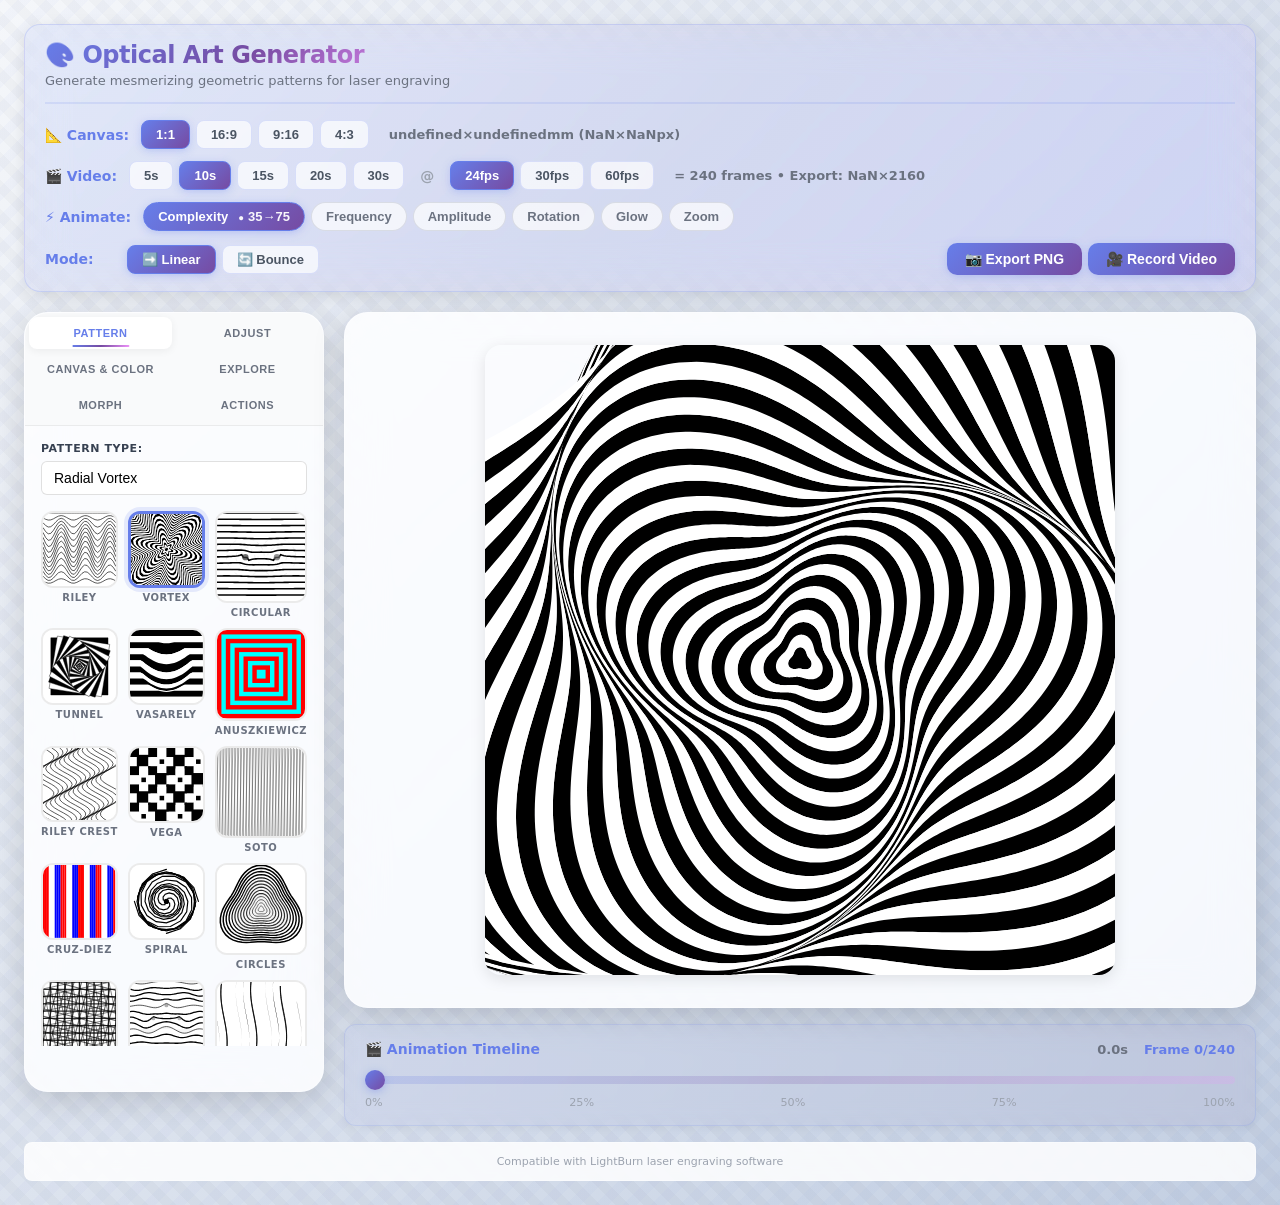
==== commit 96b2c851: "Change default animation to complexity instead of rotation Complexity animation better showcases the" ====
--- a/index.html
+++ b/index.html
@@ -159,7 +159,7 @@
                         <label for="complexity">Complexity:</label>
                         <input type="range" id="complexity" min="5" max="300" value="50">
                         <span id="complexity-value">50</span>
-                        <input type="checkbox" id="animate-complexity" class="animate-checkbox">
+                        <input type="checkbox" id="animate-complexity" class="animate-checkbox" checked>
                         <label for="animate-complexity" class="animate-label">🎬</label>
                     </div>
                     <div class="animation-range-group" id="complexity-range" style="display: none;">
@@ -230,7 +230,7 @@
                         <label for="rotation">Pattern Rotation:</label>
                         <input type="range" id="rotation" min="-180" max="180" value="0">
                         <span id="rotation-value">0°</span>
-                        <input type="checkbox" id="animate-rotation" class="animate-checkbox" checked>
+                        <input type="checkbox" id="animate-rotation" class="animate-checkbox">
                         <label for="animate-rotation" class="animate-label">🎬</label>
                     </div>
                     <div class="animation-range-group" id="rotation-range" style="display: none;">
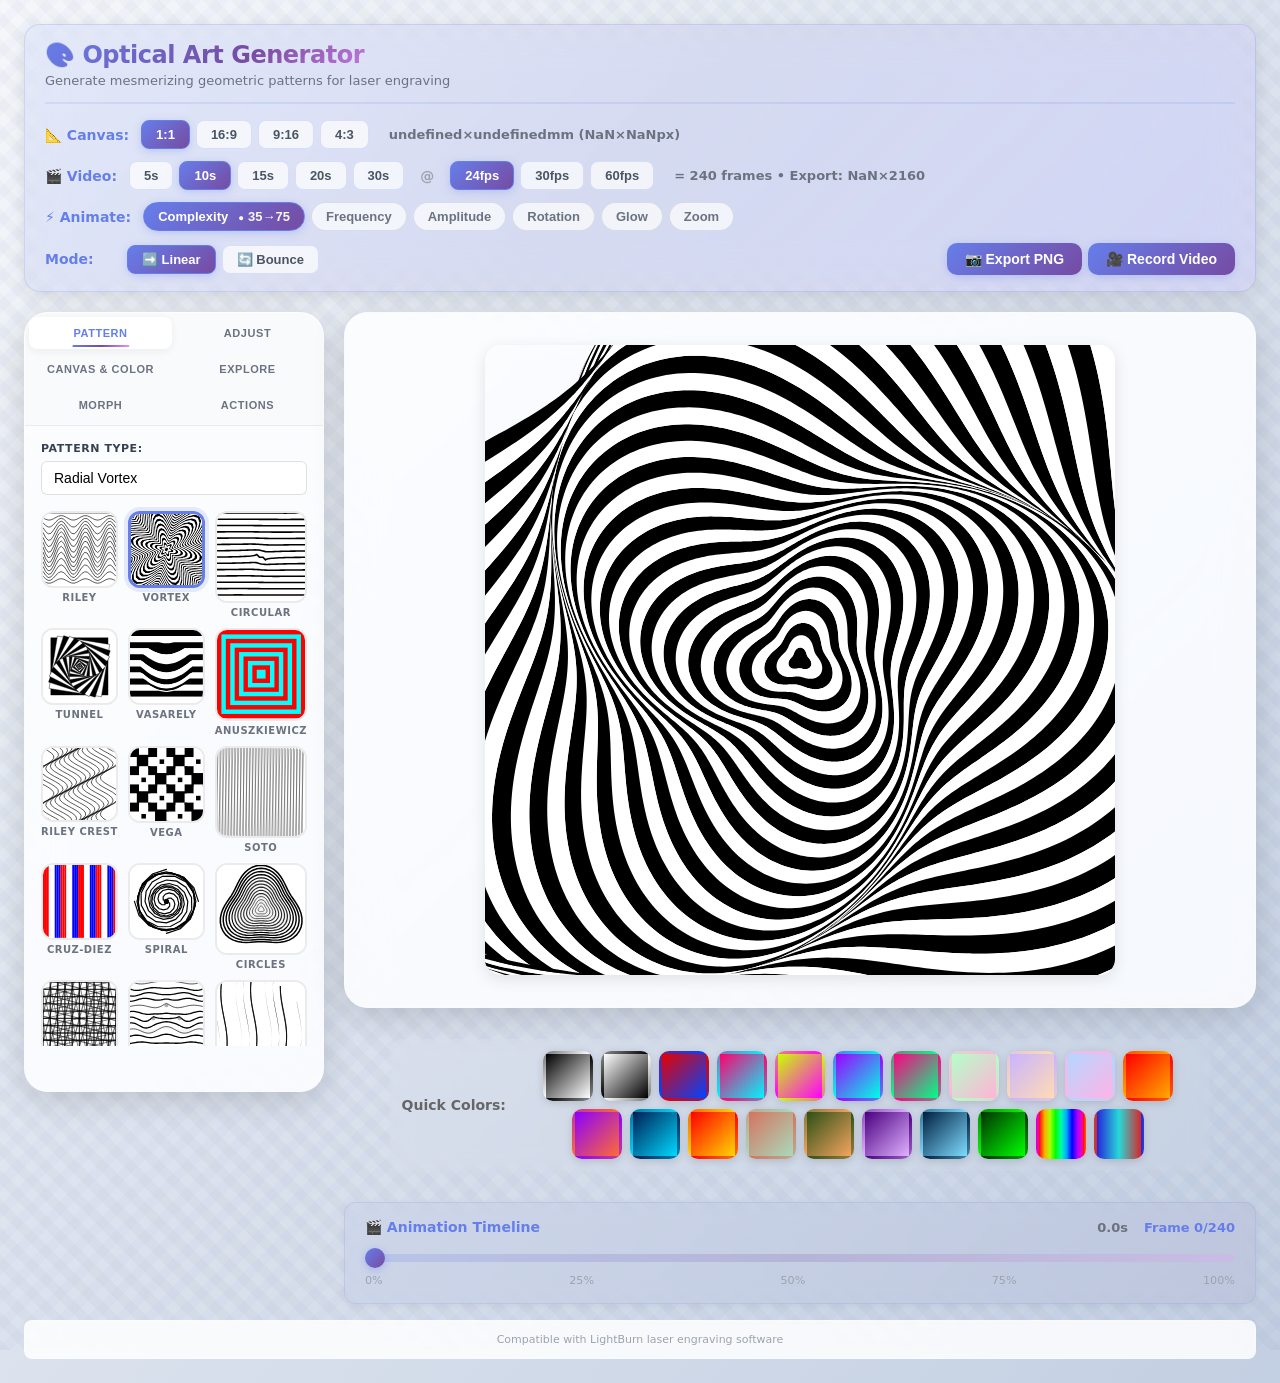
==== commit 0a16fff4: "Add Easy Mode: Curated Color Palette Picker Implemented Phase 1 of Easy Mode with 21 beautiful curat" ====
--- a/index.html
+++ b/index.html
@@ -538,7 +538,15 @@
                         <!-- Generated patterns will appear here -->
                     </svg>
                 </div>
-                
+
+                <!-- Color Palette Picker (Easy Mode) -->
+                <div class="palette-picker-wrapper">
+                    <div class="palette-picker-label">Quick Colors:</div>
+                    <div id="palette-picker-container" class="palette-picker-container">
+                        <!-- Palette chips will be dynamically generated here -->
+                    </div>
+                </div>
+
                 <!-- Timeline Preview (below canvas) -->
                 <div class="timeline-preview-container">
                     <div class="timeline-header">
--- a/styles.css
+++ b/styles.css
@@ -1861,4 +1861,133 @@
     color: white;
     text-align: center;
     font-weight: 500;
-}+}
+/* ========================================
+   PALETTE PICKER - Easy Mode
+   ======================================== */
+
+.palette-picker-wrapper {
+    margin: 15px auto;
+    max-width: 90%;
+    display: flex;
+    align-items: center;
+    gap: 12px;
+    padding: 12px;
+    background: rgba(255, 255, 255, 0.05);
+    border-radius: 12px;
+    backdrop-filter: blur(10px);
+}
+
+.palette-picker-label {
+    font-size: 14px;
+    font-weight: 600;
+    color: #666;
+    white-space: nowrap;
+}
+
+.palette-picker-container {
+    display: flex;
+    gap: 8px;
+    flex-wrap: wrap;
+    justify-content: center;
+    align-items: center;
+}
+
+.palette-chip {
+    width: 50px;
+    height: 50px;
+    border-radius: 10px;
+    cursor: pointer;
+    transition: all 0.3s cubic-bezier(0.4, 0, 0.2, 1);
+    border: 3px solid transparent;
+    box-shadow: 0 2px 8px rgba(0, 0, 0, 0.15);
+    position: relative;
+}
+
+.palette-chip:hover {
+    transform: scale(1.15) translateY(-2px);
+    box-shadow: 0 6px 20px rgba(0, 0, 0, 0.25);
+    border-color: rgba(255, 255, 255, 0.3);
+}
+
+.palette-chip.active {
+    border-color: #4A90E2;
+    box-shadow: 0 0 0 2px rgba(74, 144, 226, 0.3),
+                0 6px 20px rgba(74, 144, 226, 0.4);
+    transform: scale(1.1);
+}
+
+.palette-chip.active::after {
+    content: '✓';
+    position: absolute;
+    top: 50%;
+    left: 50%;
+    transform: translate(-50%, -50%);
+    color: white;
+    font-size: 20px;
+    font-weight: bold;
+    text-shadow: 0 0 4px rgba(0, 0, 0, 0.8),
+                 0 0 8px rgba(0, 0, 0, 0.6);
+}
+
+/* Dark mode support */
+.dark-mode .palette-picker-wrapper {
+    background: rgba(0, 0, 0, 0.3);
+}
+
+.dark-mode .palette-picker-label {
+    color: #ccc;
+}
+
+.dark-mode .palette-chip {
+    box-shadow: 0 2px 8px rgba(0, 0, 0, 0.4);
+}
+
+.dark-mode .palette-chip:hover {
+    box-shadow: 0 6px 20px rgba(0, 0, 0, 0.6);
+    border-color: rgba(255, 255, 255, 0.2);
+}
+
+/* Responsive design */
+@media (max-width: 768px) {
+    .palette-picker-wrapper {
+        flex-direction: column;
+        gap: 8px;
+    }
+
+    .palette-chip {
+        width: 45px;
+        height: 45px;
+    }
+
+    .palette-picker-label {
+        font-size: 13px;
+    }
+}
+
+/* Animation on load */
+@keyframes paletteChipFadeIn {
+    from {
+        opacity: 0;
+        transform: scale(0.8);
+    }
+    to {
+        opacity: 1;
+        transform: scale(1);
+    }
+}
+
+.palette-chip {
+    animation: paletteChipFadeIn 0.4s ease-out forwards;
+}
+
+.palette-chip:nth-child(1) { animation-delay: 0s; }
+.palette-chip:nth-child(2) { animation-delay: 0.05s; }
+.palette-chip:nth-child(3) { animation-delay: 0.1s; }
+.palette-chip:nth-child(4) { animation-delay: 0.15s; }
+.palette-chip:nth-child(5) { animation-delay: 0.2s; }
+.palette-chip:nth-child(6) { animation-delay: 0.25s; }
+.palette-chip:nth-child(7) { animation-delay: 0.3s; }
+.palette-chip:nth-child(8) { animation-delay: 0.35s; }
+.palette-chip:nth-child(9) { animation-delay: 0.4s; }
+.palette-chip:nth-child(10) { animation-delay: 0.45s; }
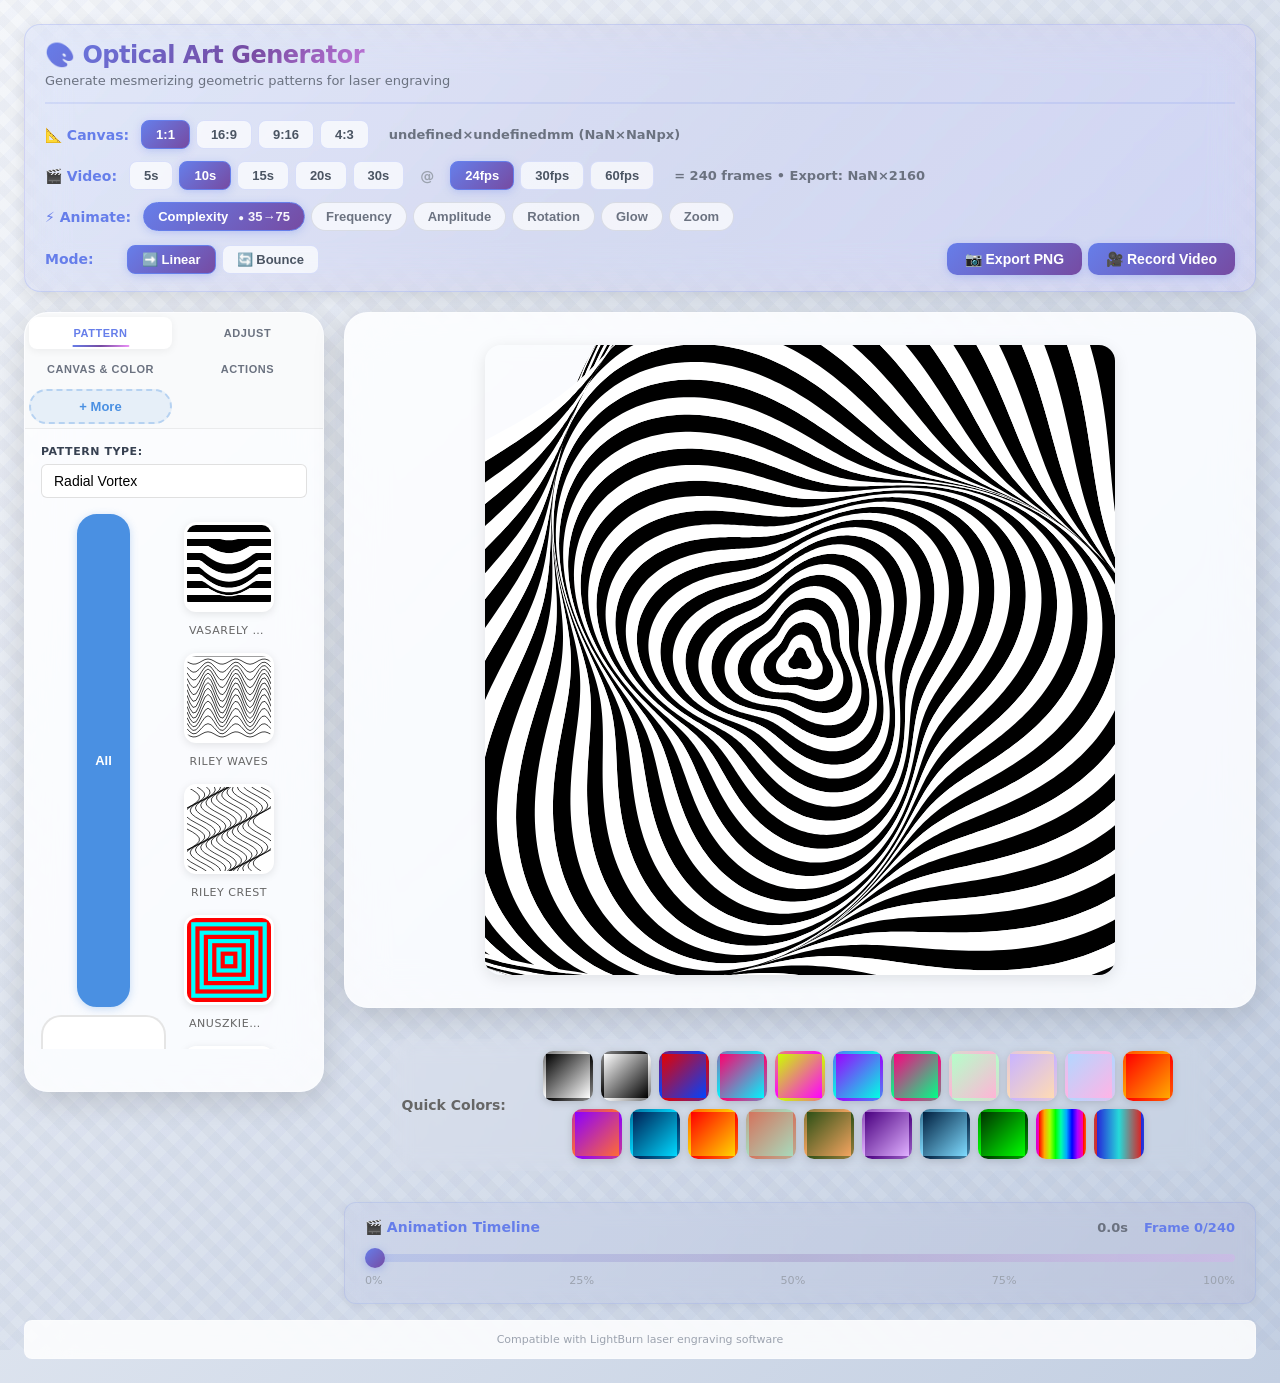
==== commit c46dcf66: "Simplify UI with Progressive Disclosure for Advanced Features Implemented Easy Mode's progressive di" ====
--- a/index.html
+++ b/index.html
@@ -110,9 +110,10 @@
                     <button class="tab-link active" data-tab="tab-pattern">Pattern</button>
                     <button class="tab-link" data-tab="tab-adjust">Adjust</button>
                     <button class="tab-link" data-tab="tab-canvas">Canvas & Color</button>
-                    <button class="tab-link" data-tab="tab-explore">Explore</button>
-                    <button class="tab-link" data-tab="tab-morph">Morph</button>
+                    <button class="tab-link advanced-tab" data-tab="tab-explore" style="display: none;">Explore</button>
+                    <button class="tab-link advanced-tab" data-tab="tab-morph" style="display: none;">Morph</button>
                     <button class="tab-link" data-tab="tab-actions">Actions</button>
+                    <button class="show-advanced-btn" id="show-advanced-tabs">+ More</button>
                 </div>
 
                 <!-- Tab Content -->
--- a/styles.css
+++ b/styles.css
@@ -1991,3 +1991,213 @@
 .palette-chip:nth-child(8) { animation-delay: 0.35s; }
 .palette-chip:nth-child(9) { animation-delay: 0.4s; }
 .palette-chip:nth-child(10) { animation-delay: 0.45s; }
+
+/* ========================================
+   ENHANCED PATTERN GALLERY - Easy Mode
+   ======================================== */
+
+/* Category filter buttons */
+.pattern-category-filters {
+    display: flex;
+    gap: 8px;
+    margin-bottom: 16px;
+    flex-wrap: wrap;
+    justify-content: center;
+}
+
+.category-filter-btn {
+    padding: 8px 16px;
+    border: 2px solid rgba(0, 0, 0, 0.1);
+    border-radius: 20px;
+    background: white;
+    color: #666;
+    font-size: 13px;
+    font-weight: 600;
+    cursor: pointer;
+    transition: all 0.3s ease;
+    white-space: nowrap;
+}
+
+.category-filter-btn:hover {
+    background: #f0f0f0;
+    border-color: rgba(74, 144, 226, 0.3);
+    transform: translateY(-1px);
+}
+
+.category-filter-btn.active {
+    background: #4A90E2;
+    color: white;
+    border-color: #4A90E2;
+    box-shadow: 0 2px 8px rgba(74, 144, 226, 0.3);
+}
+
+/* Pattern grid */
+.pattern-preview-grid-inner {
+    display: grid;
+    grid-template-columns: repeat(auto-fill, minmax(80px, 1fr));
+    gap: 16px;
+    padding: 8px;
+}
+
+.pattern-preview-wrapper {
+    display: flex;
+    flex-direction: column;
+    align-items: center;
+    gap: 8px;
+}
+
+.pattern-preview {
+    width: 80px;
+    height: 80px;
+    border-radius: 12px;
+    overflow: hidden;
+    cursor: pointer;
+    transition: all 0.3s cubic-bezier(0.4, 0, 0.2, 1);
+    border: 3px solid transparent;
+    box-shadow: 0 2px 8px rgba(0, 0, 0, 0.1);
+    background: white;
+}
+
+.pattern-preview:hover {
+    transform: scale(1.1) translateY(-2px);
+    box-shadow: 0 8px 24px rgba(0, 0, 0, 0.2);
+    border-color: rgba(74, 144, 226, 0.3);
+}
+
+.pattern-preview.active {
+    border-color: #4A90E2;
+    box-shadow: 0 0 0 2px rgba(74, 144, 226, 0.3),
+                0 8px 24px rgba(74, 144, 226, 0.4);
+    transform: scale(1.05);
+}
+
+.pattern-preview svg {
+    width: 100%;
+    height: 100%;
+    display: block;
+}
+
+.pattern-preview-label {
+    font-size: 11px;
+    font-weight: 500;
+    color: #666;
+    text-align: center;
+    max-width: 80px;
+    overflow: hidden;
+    text-overflow: ellipsis;
+    white-space: nowrap;
+}
+
+/* Dark mode support */
+.dark-mode .category-filter-btn {
+    background: rgba(255, 255, 255, 0.1);
+    border-color: rgba(255, 255, 255, 0.2);
+    color: #ccc;
+}
+
+.dark-mode .category-filter-btn:hover {
+    background: rgba(255, 255, 255, 0.15);
+}
+
+.dark-mode .category-filter-btn.active {
+    background: #4A90E2;
+    color: white;
+}
+
+.dark-mode .pattern-preview {
+    background: rgba(0, 0, 0, 0.3);
+    box-shadow: 0 2px 8px rgba(0, 0, 0, 0.4);
+}
+
+.dark-mode .pattern-preview-label {
+    color: #aaa;
+}
+
+/* Responsive adjustments */
+@media (max-width: 768px) {
+    .pattern-preview-grid-inner {
+        grid-template-columns: repeat(auto-fill, minmax(70px, 1fr));
+        gap: 12px;
+    }
+
+    .pattern-preview {
+        width: 70px;
+        height: 70px;
+    }
+
+    .category-filter-btn {
+        font-size: 12px;
+        padding: 6px 12px;
+    }
+}
+
+@media (min-width: 1200px) {
+    .pattern-preview-grid-inner {
+        grid-template-columns: repeat(auto-fill, minmax(90px, 1fr));
+    }
+
+    .pattern-preview {
+        width: 90px;
+        height: 90px;
+    }
+}
+
+/* Animation on load */
+@keyframes patternFadeIn {
+    from {
+        opacity: 0;
+        transform: scale(0.9);
+    }
+    to {
+        opacity: 1;
+        transform: scale(1);
+    }
+}
+
+.pattern-preview-wrapper {
+    animation: patternFadeIn 0.4s ease-out forwards;
+}
+
+/* Stagger animation delays */
+.pattern-preview-wrapper:nth-child(1) { animation-delay: 0s; }
+.pattern-preview-wrapper:nth-child(2) { animation-delay: 0.05s; }
+.pattern-preview-wrapper:nth-child(3) { animation-delay: 0.1s; }
+.pattern-preview-wrapper:nth-child(4) { animation-delay: 0.15s; }
+.pattern-preview-wrapper:nth-child(5) { animation-delay: 0.2s; }
+.pattern-preview-wrapper:nth-child(6) { animation-delay: 0.25s; }
+.pattern-preview-wrapper:nth-child(7) { animation-delay: 0.3s; }
+.pattern-preview-wrapper:nth-child(8) { animation-delay: 0.35s; }
+.pattern-preview-wrapper:nth-child(9) { animation-delay: 0.4s; }
+.pattern-preview-wrapper:nth-child(10) { animation-delay: 0.45s; }
+
+/* ========================================
+   PROGRESSIVE DISCLOSURE - Easy Mode
+   ======================================== */
+
+.show-advanced-btn {
+    padding: 8px 16px;
+    background: rgba(74, 144, 226, 0.1);
+    border: 2px dashed rgba(74, 144, 226, 0.3);
+    border-radius: 20px;
+    color: #4A90E2;
+    font-size: 13px;
+    font-weight: 600;
+    cursor: pointer;
+    transition: all 0.3s ease;
+    white-space: nowrap;
+}
+
+.show-advanced-btn:hover {
+    background: rgba(74, 144, 226, 0.2);
+    border-color: rgba(74, 144, 226, 0.5);
+    transform: translateY(-1px);
+}
+
+.dark-mode .show-advanced-btn {
+    background: rgba(74, 144, 226, 0.15);
+    border-color: rgba(74, 144, 226, 0.4);
+}
+
+.dark-mode .show-advanced-btn:hover {
+    background: rgba(74, 144, 226, 0.25);
+}
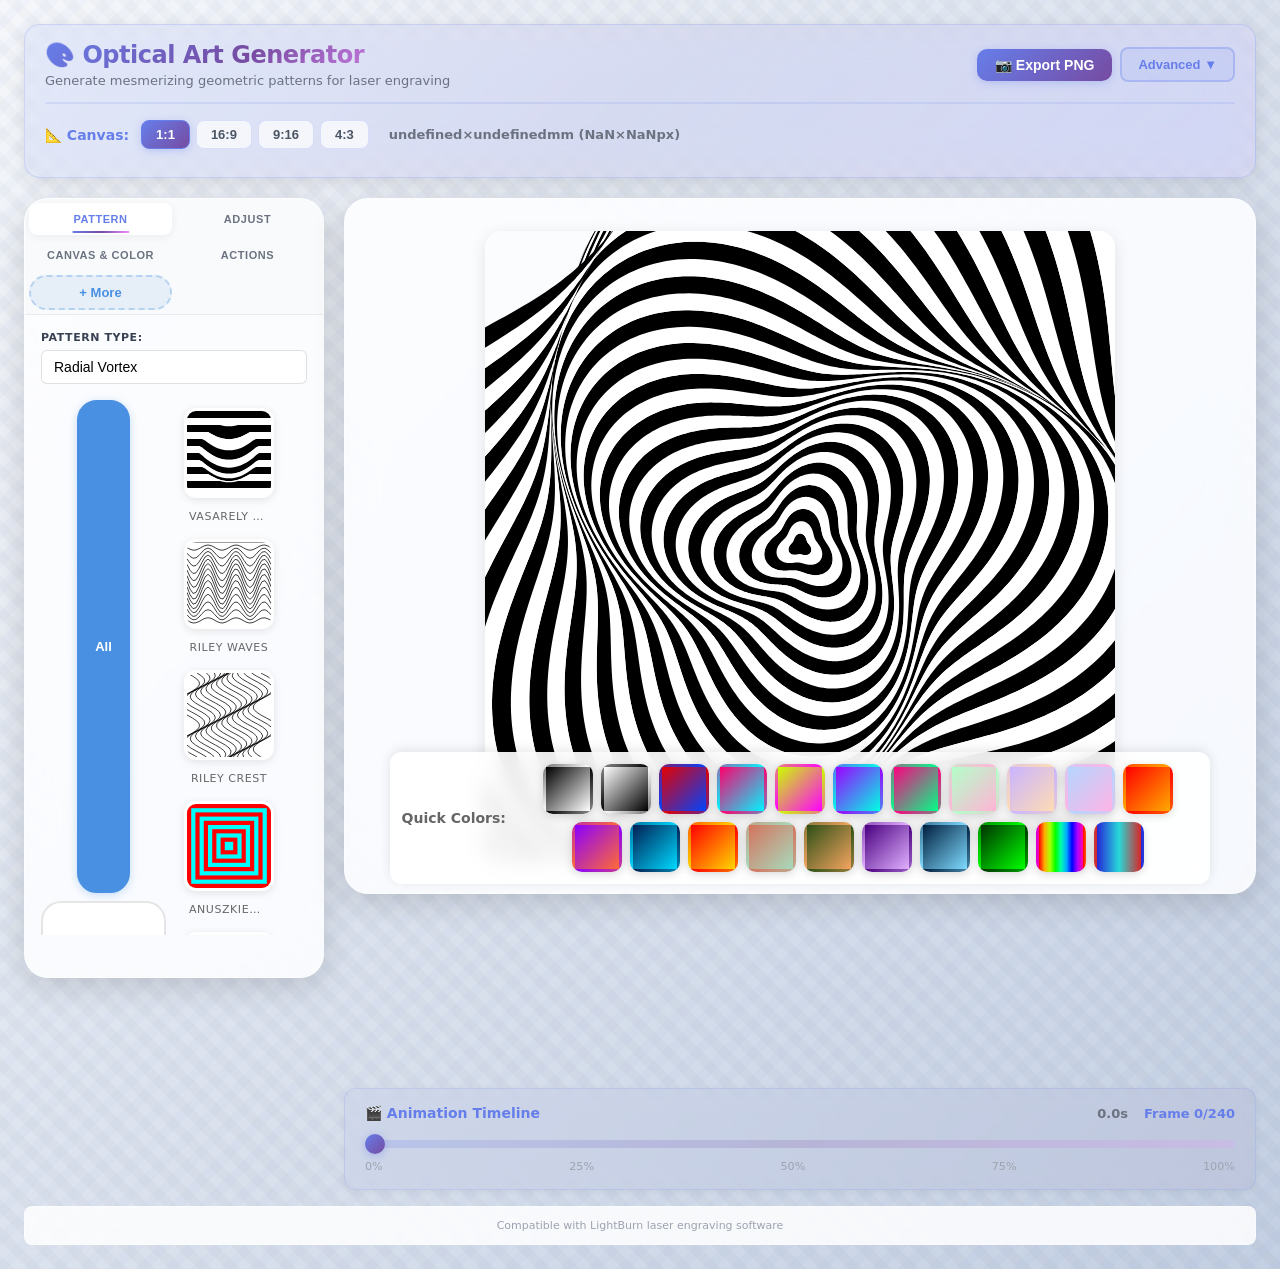
==== commit fe8892f8: "UX Improvements: Week 1 - Reduced toolbar, sticky palette, keyboard shortcuts, accessibility Impleme" ====
--- a/index.html
+++ b/index.html
@@ -16,6 +16,9 @@
     </script>
 </head>
 <body>
+    <!-- Skip to main content link for keyboard users -->
+    <a href="#art-canvas" class="skip-link">Skip to canvas</a>
+
     <div class="container">
         <!-- Interactive Toolbar -->
         <div class="toolbar" id="main-toolbar">
@@ -25,10 +28,14 @@
                     <h1>🎨 Optical Art Generator</h1>
                     <p>Generate mesmerizing geometric patterns for laser engraving</p>
                 </div>
-            </div>
-            
-            <!-- Row 1: Canvas Settings -->
-            <div class="toolbar-row">
+                <div class="toolbar-header-actions">
+                    <button class="toolbar-action-btn" id="toolbar-export-png" aria-label="Export pattern as PNG image">📷 Export PNG</button>
+                    <button class="toolbar-toggle-advanced" id="toggle-advanced-settings" aria-expanded="false" aria-label="Toggle advanced settings">Advanced ▼</button>
+                </div>
+            </div>
+
+            <!-- Row 1: Canvas Settings (Always Visible) -->
+            <div class="toolbar-row toolbar-row-essential">
                 <span class="toolbar-label">📐 Canvas:</span>
                 <div class="toolbar-button-group">
                     <button class="toolbar-btn canvas-ratio-btn active" data-ratio="1:1">1:1</button>
@@ -39,67 +46,69 @@
                 <span class="toolbar-info" id="toolbar-canvas-info">800×800mm (3024×3024px)</span>
             </div>
 
-            <!-- Row 2: Video Settings -->
-            <div class="toolbar-row">
-                <span class="toolbar-label">🎬 Video:</span>
-                <div class="toolbar-button-group">
-                    <button class="toolbar-btn video-duration-btn" data-duration="5">5s</button>
-                    <button class="toolbar-btn video-duration-btn active" data-duration="10">10s</button>
-                    <button class="toolbar-btn video-duration-btn" data-duration="15">15s</button>
-                    <button class="toolbar-btn video-duration-btn" data-duration="20">20s</button>
-                    <button class="toolbar-btn video-duration-btn" data-duration="30">30s</button>
-                </div>
-                <span class="toolbar-separator">@</span>
-                <div class="toolbar-button-group">
-                    <button class="toolbar-btn video-fps-btn active" data-fps="24">24fps</button>
-                    <button class="toolbar-btn video-fps-btn" data-fps="30">30fps</button>
-                    <button class="toolbar-btn video-fps-btn" data-fps="60">60fps</button>
-                </div>
-                <span class="toolbar-info" id="toolbar-video-info">= 240 frames • Export: 3840×2160</span>
-            </div>
-
-            <!-- Row 3: Animation Toggles -->
-            <div class="toolbar-row">
-                <span class="toolbar-label">⚡ Animate:</span>
-                <div class="toolbar-button-group">
-                    <button class="toolbar-pill" id="pill-complexity" data-param="complexity">
-                        <span class="pill-name">Complexity</span>
-                        <span class="pill-range" style="display: none;">50→200</span>
-                    </button>
-                    <button class="toolbar-pill" id="pill-frequency" data-param="frequency">
-                        <span class="pill-name">Frequency</span>
-                        <span class="pill-range" style="display: none;">1→50</span>
-                    </button>
-                    <button class="toolbar-pill" id="pill-amplitude" data-param="amplitude">
-                        <span class="pill-name">Amplitude</span>
-                        <span class="pill-range" style="display: none;">0→500</span>
-                    </button>
-                    <button class="toolbar-pill" id="pill-rotation" data-param="rotation">
-                        <span class="pill-name">Rotation</span>
-                        <span class="pill-range" style="display: none;">0°→360°</span>
-                    </button>
-                    <button class="toolbar-pill" id="pill-glow" data-param="glow">
-                        <span class="pill-name">Glow</span>
-                        <span class="pill-range" style="display: none;">0→8</span>
-                    </button>
-                    <button class="toolbar-pill" id="pill-zoom" data-param="zoom">
-                        <span class="pill-name">Zoom</span>
-                        <span class="pill-range" style="display: none;">0.5→2.0</span>
-                    </button>
-                </div>
-            </div>
-
-            <!-- Row 4: Animation Mode & Actions -->
-            <div class="toolbar-row">
-                <span class="toolbar-label">Mode:</span>
-                <div class="toolbar-button-group">
-                    <button class="toolbar-btn mode-btn active" data-mode="linear">➡️ Linear</button>
-                    <button class="toolbar-btn mode-btn" data-mode="bounce">🔄 Bounce</button>
-                </div>
-                <div class="toolbar-spacer"></div>
-                <div class="toolbar-button-group toolbar-actions">
-                    <button class="toolbar-action-btn" id="toolbar-export-png">📷 Export PNG</button>
-                    <button class="toolbar-action-btn" id="toolbar-record-video">🎥 Record Video</button>
+            <!-- Advanced Settings Panel (Collapsed by Default) -->
+            <div class="toolbar-advanced-panel" id="toolbar-advanced-panel" style="display: none;">
+                <!-- Row 2: Video Settings -->
+                <div class="toolbar-row">
+                    <span class="toolbar-label">🎬 Video:</span>
+                    <div class="toolbar-button-group">
+                        <button class="toolbar-btn video-duration-btn" data-duration="5">5s</button>
+                        <button class="toolbar-btn video-duration-btn active" data-duration="10">10s</button>
+                        <button class="toolbar-btn video-duration-btn" data-duration="15">15s</button>
+                        <button class="toolbar-btn video-duration-btn" data-duration="20">20s</button>
+                        <button class="toolbar-btn video-duration-btn" data-duration="30">30s</button>
+                    </div>
+                    <span class="toolbar-separator">@</span>
+                    <div class="toolbar-button-group">
+                        <button class="toolbar-btn video-fps-btn active" data-fps="24">24fps</button>
+                        <button class="toolbar-btn video-fps-btn" data-fps="30">30fps</button>
+                        <button class="toolbar-btn video-fps-btn" data-fps="60">60fps</button>
+                    </div>
+                    <span class="toolbar-info" id="toolbar-video-info">= 240 frames • Export: 3840×2160</span>
+                </div>
+
+                <!-- Row 3: Animation Toggles -->
+                <div class="toolbar-row">
+                    <span class="toolbar-label">⚡ Animate:</span>
+                    <div class="toolbar-button-group">
+                        <button class="toolbar-pill" id="pill-complexity" data-param="complexity">
+                            <span class="pill-name">Complexity</span>
+                            <span class="pill-range" style="display: none;">50→200</span>
+                        </button>
+                        <button class="toolbar-pill" id="pill-frequency" data-param="frequency">
+                            <span class="pill-name">Frequency</span>
+                            <span class="pill-range" style="display: none;">1→50</span>
+                        </button>
+                        <button class="toolbar-pill" id="pill-amplitude" data-param="amplitude">
+                            <span class="pill-name">Amplitude</span>
+                            <span class="pill-range" style="display: none;">0→500</span>
+                        </button>
+                        <button class="toolbar-pill" id="pill-rotation" data-param="rotation">
+                            <span class="pill-name">Rotation</span>
+                            <span class="pill-range" style="display: none;">0°→360°</span>
+                        </button>
+                        <button class="toolbar-pill" id="pill-glow" data-param="glow">
+                            <span class="pill-name">Glow</span>
+                            <span class="pill-range" style="display: none;">0→8</span>
+                        </button>
+                        <button class="toolbar-pill" id="pill-zoom" data-param="zoom">
+                            <span class="pill-name">Zoom</span>
+                            <span class="pill-range" style="display: none;">0.5→2.0</span>
+                        </button>
+                    </div>
+                </div>
+
+                <!-- Row 4: Animation Mode & Record Video -->
+                <div class="toolbar-row">
+                    <span class="toolbar-label">Mode:</span>
+                    <div class="toolbar-button-group">
+                        <button class="toolbar-btn mode-btn active" data-mode="linear">➡️ Linear</button>
+                        <button class="toolbar-btn mode-btn" data-mode="bounce">🔄 Bounce</button>
+                    </div>
+                    <div class="toolbar-spacer"></div>
+                    <div class="toolbar-button-group toolbar-actions">
+                        <button class="toolbar-action-btn" id="toolbar-record-video">🎥 Record Video</button>
+                    </div>
                 </div>
             </div>
         </div>
@@ -145,7 +154,7 @@
                             <option value="cellular-automata">Cellular Automata</option>
                             <option value="l-system-growth">L-System Growth</option>
                         </select>
-                        <div id="pattern-previews" class="pattern-preview-grid">
+                        <div id="pattern-previews" class="pattern-preview-grid" role="region" aria-label="Pattern gallery">
                             <!-- Preview thumbnails will be generated here -->
                         </div>
                     </div>
@@ -534,16 +543,16 @@
             </div>
 
             <div class="canvas-wrapper">
-                <div class="canvas-container">
-                    <svg id="art-canvas" width="600" height="600" viewBox="0 0 600 600">
+                <div class="canvas-container" role="main" aria-label="Optical art canvas">
+                    <svg id="art-canvas" width="600" height="600" viewBox="0 0 600 600" role="img" aria-label="Generated optical art pattern">
                         <!-- Generated patterns will appear here -->
                     </svg>
                 </div>
 
                 <!-- Color Palette Picker (Easy Mode) -->
-                <div class="palette-picker-wrapper">
+                <div class="palette-picker-wrapper" role="region" aria-label="Color palette selection">
                     <div class="palette-picker-label">Quick Colors:</div>
-                    <div id="palette-picker-container" class="palette-picker-container">
+                    <div id="palette-picker-container" class="palette-picker-container" role="list">
                         <!-- Palette chips will be dynamically generated here -->
                     </div>
                 </div>
--- a/styles.css
+++ b/styles.css
@@ -19,6 +19,24 @@
     margin: 0;
     padding: 0;
     box-sizing: border-box;
+}
+
+/* Skip link for accessibility */
+.skip-link {
+    position: absolute;
+    top: -40px;
+    left: 0;
+    background: #667eea;
+    color: white;
+    padding: 8px 16px;
+    text-decoration: none;
+    font-weight: 600;
+    z-index: 1000;
+    border-radius: 0 0 8px 0;
+}
+
+.skip-link:focus {
+    top: 0;
 }
 
 body {
@@ -125,6 +143,64 @@
     border-bottom: 2px solid rgba(102, 126, 234, 0.15);
 }
 
+.toolbar-header-actions {
+    display: flex;
+    gap: 8px;
+    align-items: center;
+}
+
+.toolbar-toggle-advanced {
+    padding: 8px 16px;
+    font-size: 0.8125rem;
+    font-weight: 600;
+    background: rgba(102, 126, 234, 0.1);
+    border: 2px solid rgba(102, 126, 234, 0.3);
+    border-radius: 8px;
+    cursor: pointer;
+    transition: all 0.2s cubic-bezier(0.4, 0, 0.2, 1);
+    color: #667eea;
+    white-space: nowrap;
+}
+
+.toolbar-toggle-advanced:hover {
+    background: rgba(102, 126, 234, 0.2);
+    border-color: rgba(102, 126, 234, 0.5);
+    transform: translateY(-1px);
+}
+
+.toolbar-toggle-advanced.expanded {
+    background: linear-gradient(135deg, #667eea 0%, #764ba2 100%);
+    color: white;
+    border-color: #667eea;
+}
+
+.toolbar-toggle-advanced.expanded::after {
+    content: ' ▲';
+}
+
+/* Advanced Panel - Collapsible */
+.toolbar-advanced-panel {
+    margin-top: 12px;
+    padding-top: 12px;
+    border-top: 2px solid rgba(102, 126, 234, 0.15);
+    animation: slideDown 0.3s ease-out;
+}
+
+@keyframes slideDown {
+    from {
+        opacity: 0;
+        transform: translateY(-10px);
+    }
+    to {
+        opacity: 1;
+        transform: translateY(0);
+    }
+}
+
+.toolbar-row-essential {
+    margin-bottom: 0;
+}
+
 .toolbar-logo h1 {
     font-size: 1.5rem;
     font-weight: 800;
@@ -1873,9 +1949,13 @@
     align-items: center;
     gap: 12px;
     padding: 12px;
-    background: rgba(255, 255, 255, 0.05);
+    background: rgba(255, 255, 255, 0.9);
     border-radius: 12px;
     backdrop-filter: blur(10px);
+    position: sticky;
+    bottom: 16px;
+    z-index: 50;
+    box-shadow: 0 -2px 12px rgba(0, 0, 0, 0.1);
 }
 
 .palette-picker-label {
@@ -1932,7 +2012,8 @@
 
 /* Dark mode support */
 .dark-mode .palette-picker-wrapper {
-    background: rgba(0, 0, 0, 0.3);
+    background: rgba(0, 0, 0, 0.9);
+    box-shadow: 0 -2px 12px rgba(0, 0, 0, 0.5);
 }
 
 .dark-mode .palette-picker-label {
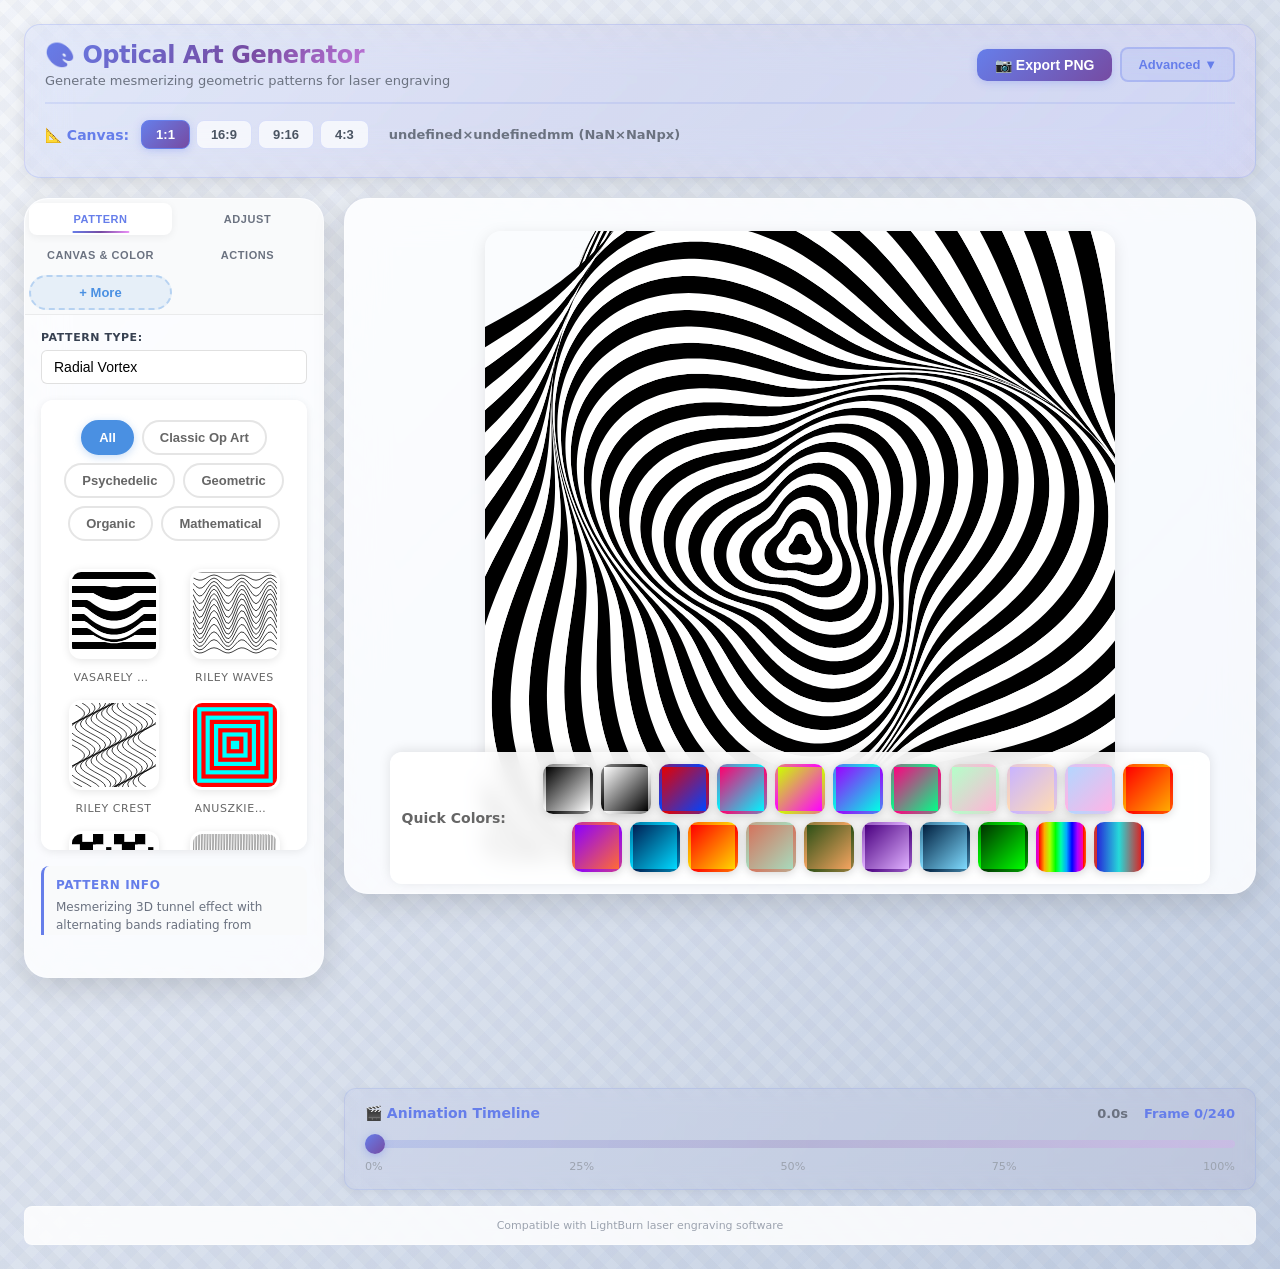
==== commit 7f75ecb4: "UX Improvements: Week 2 - Sticky pattern gallery, mobile FAB, responsive polish Implemented Week 2 U" ====
--- a/index.html
+++ b/index.html
@@ -583,6 +583,29 @@
         </footer>
     </div>
 
+    <!-- Mobile Floating Action Button (FAB) for Export -->
+    <button class="mobile-fab" id="mobile-export-fab" aria-label="Export options">
+        <span class="fab-icon">📷</span>
+    </button>
+    <div class="mobile-fab-menu" id="mobile-fab-menu">
+        <button class="fab-menu-item" data-action="export-png">
+            <span class="fab-menu-icon">📷</span>
+            <span class="fab-menu-text">Export PNG</span>
+        </button>
+        <button class="fab-menu-item" data-action="export-svg">
+            <span class="fab-menu-icon">📄</span>
+            <span class="fab-menu-text">Export SVG</span>
+        </button>
+        <button class="fab-menu-item" data-action="export-jpg">
+            <span class="fab-menu-icon">🖼️</span>
+            <span class="fab-menu-text">Export JPG</span>
+        </button>
+        <button class="fab-menu-item" data-action="randomize">
+            <span class="fab-menu-icon">🎲</span>
+            <span class="fab-menu-text">Randomize</span>
+        </button>
+    </div>
+
     <!-- Save Pattern Modal -->
     <div id="saveModal" class="modal">
         <div class="modal-content">
--- a/styles.css
+++ b/styles.css
@@ -490,25 +490,25 @@
     .toolbar {
         padding: 14px 16px;
     }
-    
+
     .toolbar-header-row {
         margin-bottom: 12px;
         padding-bottom: 10px;
     }
-    
+
     .toolbar-logo h1 {
         font-size: 1.25rem;
     }
-    
+
     .toolbar-logo p {
         font-size: 0.75rem;
     }
-    
+
     .toolbar-label {
         min-width: 60px;
         font-size: 0.8125rem;
     }
-    
+
     .toolbar-btn, .toolbar-pill {
         padding: 5px 12px;
         font-size: 0.75rem;
@@ -516,12 +516,70 @@
 }
 
 @media (max-width: 768px) {
+    .toolbar {
+        padding: 12px 14px;
+        top: 8px; /* Reduce top spacing on mobile */
+    }
+
+    .toolbar-header-row {
+        margin-bottom: 10px;
+        padding-bottom: 8px;
+    }
+
     .toolbar-logo h1 {
         font-size: 1.1rem;
     }
-    
+
     .toolbar-logo p {
         font-size: 0.7rem;
+    }
+
+    .toolbar-header-actions {
+        gap: 6px;
+    }
+
+    .toolbar-action-btn,
+    .toolbar-toggle-advanced {
+        padding: 6px 12px;
+        font-size: 0.75rem;
+    }
+
+    .toolbar-row-essential {
+        flex-wrap: wrap;
+        gap: 8px;
+    }
+
+    .toolbar-label {
+        min-width: auto;
+        font-size: 0.75rem;
+    }
+
+    /* Sticky palette - ensure it doesn't overlap mobile browser chrome */
+    .palette-picker-wrapper {
+        bottom: 80px; /* Account for mobile browser bottom bar */
+        max-width: 95%;
+        padding: 10px;
+    }
+
+    .palette-chip {
+        width: 42px;
+        height: 42px;
+    }
+
+    /* Pattern gallery - reduce columns on mobile */
+    .pattern-preview-grid {
+        max-height: 350px; /* Shorter on mobile */
+        padding: 10px;
+    }
+
+    .pattern-preview-grid-inner {
+        grid-template-columns: repeat(3, 1fr); /* 4 → 3 columns on mobile */
+        gap: 10px;
+    }
+
+    .pattern-preview {
+        width: 100%;
+        height: auto;
     }
 }
 
@@ -835,12 +893,44 @@
     text-align: center;
 }
 
-/* Modern pattern preview grid */
+/* Modern pattern preview grid - STICKY within tab */
 .pattern-preview-grid {
-    display: grid;
-    grid-template-columns: repeat(auto-fill, minmax(70px, 1fr));
-    gap: 10px;
+    display: block; /* Changed from grid - grid is now on inner container */
     margin-top: 16px;
+    position: sticky;
+    top: 0;
+    background: white;
+    z-index: 10;
+    max-height: 450px;
+    overflow-y: auto;
+    border-radius: 12px;
+    padding: 12px;
+    box-shadow: 0 2px 8px rgba(0, 0, 0, 0.08);
+}
+
+/* Dark mode for sticky pattern gallery */
+body.dark-mode .pattern-preview-grid {
+    background: rgba(30, 30, 30, 0.95);
+    box-shadow: 0 2px 8px rgba(0, 0, 0, 0.3);
+}
+
+/* Custom scrollbar for pattern gallery */
+.pattern-preview-grid::-webkit-scrollbar {
+    width: 8px;
+}
+
+.pattern-preview-grid::-webkit-scrollbar-track {
+    background: rgba(0, 0, 0, 0.05);
+    border-radius: 4px;
+}
+
+.pattern-preview-grid::-webkit-scrollbar-thumb {
+    background: rgba(102, 126, 234, 0.4);
+    border-radius: 4px;
+}
+
+.pattern-preview-grid::-webkit-scrollbar-thumb:hover {
+    background: rgba(102, 126, 234, 0.6);
 }
 
 .pattern-preview {
@@ -2077,13 +2167,24 @@
    ENHANCED PATTERN GALLERY - Easy Mode
    ======================================== */
 
-/* Category filter buttons */
+/* Category filter buttons - STICKY at top of gallery */
 .pattern-category-filters {
     display: flex;
     gap: 8px;
-    margin-bottom: 16px;
+    margin-bottom: 12px;
     flex-wrap: wrap;
     justify-content: center;
+    position: sticky;
+    top: 0;
+    background: white;
+    padding: 8px 0;
+    z-index: 11;
+    border-radius: 8px 8px 0 0;
+}
+
+/* Dark mode for category filters */
+body.dark-mode .pattern-category-filters {
+    background: rgba(30, 30, 30, 0.95);
 }
 
 .category-filter-btn {
@@ -2282,3 +2383,177 @@
 .dark-mode .show-advanced-btn:hover {
     background: rgba(74, 144, 226, 0.25);
 }
+
+/* ========================================
+   MOBILE FLOATING ACTION BUTTON (FAB)
+   ======================================== */
+
+.mobile-fab {
+    display: none; /* Hidden on desktop */
+    position: fixed;
+    bottom: 90px; /* Above sticky palette */
+    right: 20px;
+    width: 56px;
+    height: 56px;
+    border-radius: 50%;
+    background: linear-gradient(135deg, #667eea 0%, #764ba2 100%);
+    color: white;
+    font-size: 24px;
+    border: none;
+    box-shadow: 0 4px 12px rgba(102, 126, 234, 0.4);
+    cursor: pointer;
+    z-index: 200;
+    transition: all 0.3s cubic-bezier(0.4, 0, 0.2, 1);
+    align-items: center;
+    justify-content: center;
+}
+
+.mobile-fab:active {
+    transform: scale(0.95);
+}
+
+.mobile-fab.active {
+    transform: rotate(45deg);
+}
+
+.fab-icon {
+    display: flex;
+    align-items: center;
+    justify-content: center;
+}
+
+/* Mobile FAB Menu */
+.mobile-fab-menu {
+    display: none;
+    position: fixed;
+    bottom: 160px; /* Above FAB button */
+    right: 20px;
+    background: white;
+    border-radius: 12px;
+    box-shadow: 0 8px 24px rgba(0, 0, 0, 0.15);
+    padding: 8px;
+    z-index: 199;
+    min-width: 180px;
+    animation: fabMenuSlideUp 0.3s ease-out;
+}
+
+@keyframes fabMenuSlideUp {
+    from {
+        opacity: 0;
+        transform: translateY(20px) scale(0.9);
+    }
+    to {
+        opacity: 1;
+        transform: translateY(0) scale(1);
+    }
+}
+
+.mobile-fab-menu.active {
+    display: block;
+}
+
+.fab-menu-item {
+    display: flex;
+    align-items: center;
+    gap: 12px;
+    width: 100%;
+    padding: 12px 16px;
+    border: none;
+    background: transparent;
+    border-radius: 8px;
+    cursor: pointer;
+    transition: background 0.2s ease;
+    font-size: 15px;
+    font-weight: 500;
+    color: #374151;
+}
+
+.fab-menu-item:hover {
+    background: rgba(102, 126, 234, 0.1);
+}
+
+.fab-menu-icon {
+    font-size: 20px;
+    width: 24px;
+    display: flex;
+    align-items: center;
+    justify-content: center;
+}
+
+.fab-menu-text {
+    flex: 1;
+    text-align: left;
+}
+
+/* Dark mode FAB */
+body.dark-mode .mobile-fab-menu {
+    background: rgba(30, 30, 30, 0.95);
+    box-shadow: 0 8px 24px rgba(0, 0, 0, 0.5);
+}
+
+body.dark-mode .fab-menu-item {
+    color: #ccc;
+}
+
+body.dark-mode .fab-menu-item:hover {
+    background: rgba(102, 126, 234, 0.2);
+}
+
+/* Show FAB only on mobile */
+@media (max-width: 768px) {
+    .mobile-fab {
+        display: flex;
+    }
+}
+
+/* ========================================
+   VERY SMALL SCREENS (iPhone SE, etc)
+   ======================================== */
+
+@media (max-width: 480px) {
+    .toolbar-logo h1 {
+        font-size: 1rem;
+    }
+
+    .toolbar-logo p {
+        display: none; /* Hide subtitle on very small screens */
+    }
+
+    .toolbar-header-actions {
+        flex-direction: column;
+        gap: 4px;
+    }
+
+    .pattern-preview-grid-inner {
+        grid-template-columns: repeat(2, 1fr); /* 3 → 2 columns on very small screens */
+    }
+
+    .category-filter-btn {
+        padding: 6px 12px;
+        font-size: 11px;
+    }
+
+    .palette-picker-wrapper {
+        flex-direction: column;
+        gap: 8px;
+        padding: 8px;
+        bottom: 90px; /* More room on very small screens */
+    }
+
+    .palette-chip {
+        width: 38px;
+        height: 38px;
+    }
+
+    .mobile-fab {
+        width: 50px;
+        height: 50px;
+        font-size: 20px;
+        bottom: 100px;
+    }
+
+    .mobile-fab-menu {
+        right: 10px;
+        min-width: 160px;
+    }
+}
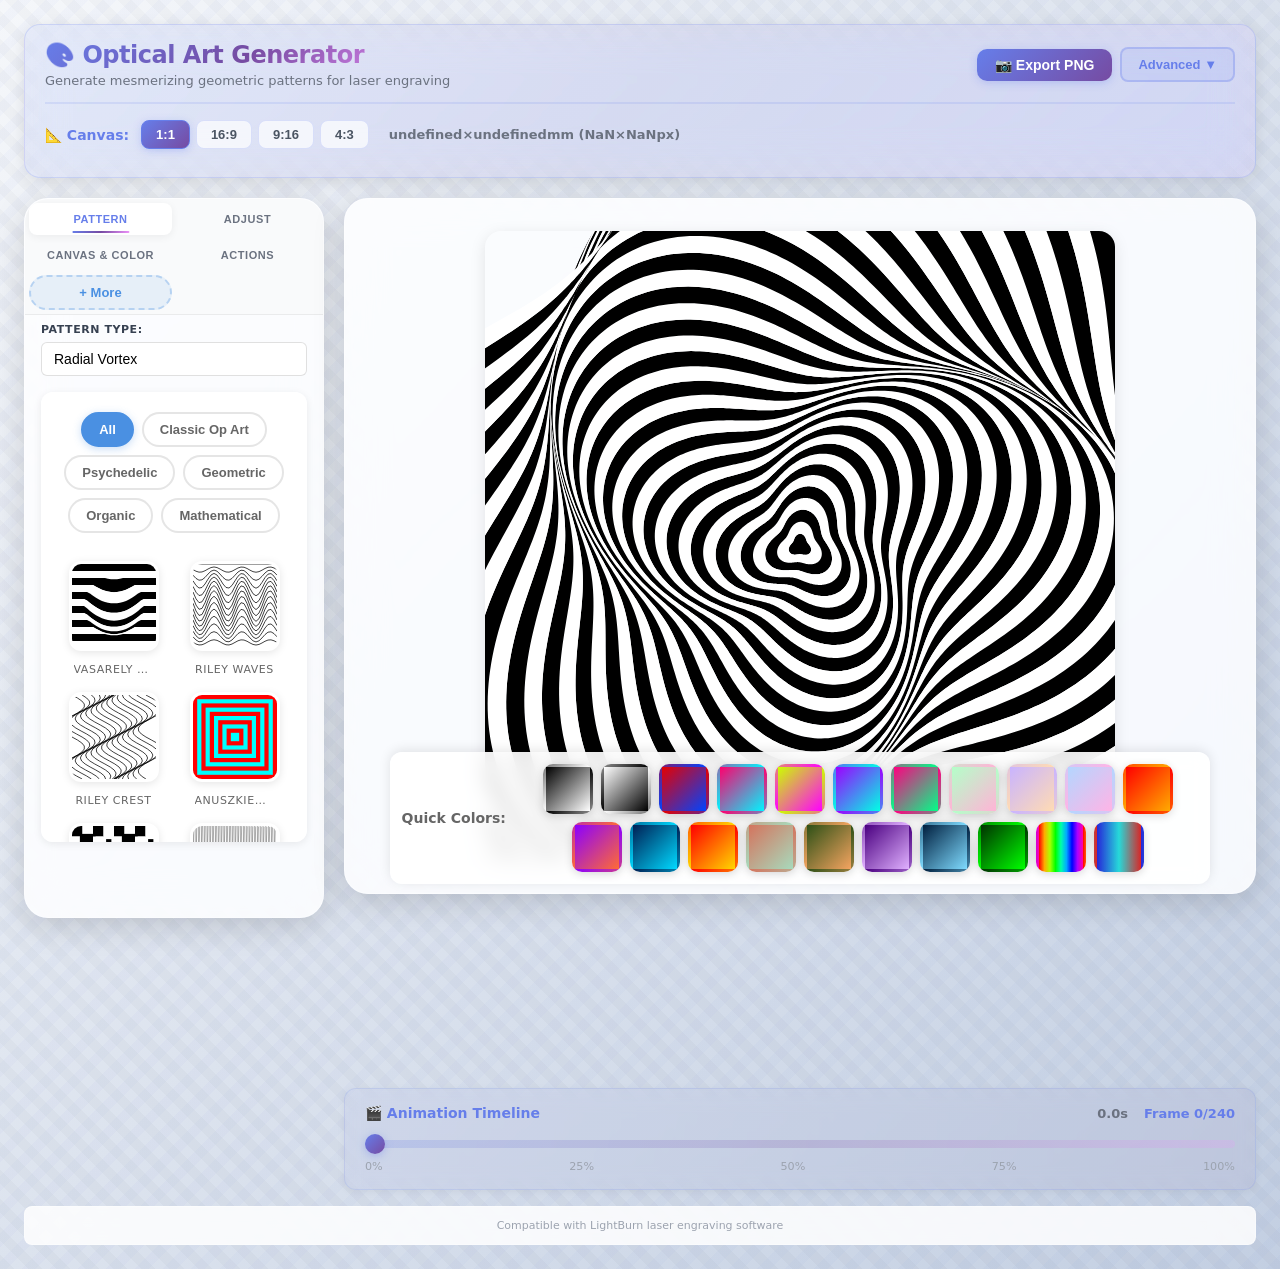
==== commit 1697cdbd: "Feature: Add Copy Settings button + Fix Vasarely thumbnails Added small utility button for copying p" ====
--- a/index.html
+++ b/index.html
@@ -539,6 +539,9 @@
                         </div>
                         <p class="video-note">⚠️ First use will download ~30MB FFmpeg library (one-time)</p>
                     </div>
+                    <div class="utilities-group">
+                        <button id="copy-settings-btn" class="utility-btn" title="Copy current pattern and settings to clipboard">📋 Copy Settings</button>
+                    </div>
                 </div>
             </div>
 
--- a/styles.css
+++ b/styles.css
@@ -769,8 +769,9 @@
 .tab-content {
     display: none;
     padding: 16px;
+    padding-top: 8px; /* Reduced from 16px to maximize usable space */
     animation: fadeIn 0.3s ease-in-out;
-    max-height: calc(100vh - 280px);
+    max-height: calc(100vh - 360px); /* Increased from 280px to account for toolbar + tabs */
     overflow-y: auto;
     overflow-x: hidden;
 }
@@ -1786,7 +1787,8 @@
 
     .controls-panel {
         order: 1;
-        max-height: calc(100vh - 120px);
+        max-height: calc(100vh - 180px); /* Increased from 120px to account for toolbar height */
+        scroll-padding-top: 160px; /* Prevents content from scrolling under toolbar */
     }
 
     .pattern-preview-grid {
@@ -2028,6 +2030,59 @@
     text-align: center;
     font-weight: 500;
 }
+
+/* ========================================
+   UTILITIES GROUP - Helper Buttons
+   ======================================== */
+
+.utilities-group {
+    margin-top: 16px;
+    padding: 10px 12px;
+    border-top: 1px solid rgba(0, 0, 0, 0.1);
+    display: flex;
+    justify-content: flex-end;
+}
+
+.utility-btn {
+    padding: 6px 12px;
+    font-size: 0.75rem;
+    border: 1px solid rgba(0, 0, 0, 0.15);
+    border-radius: 6px;
+    background: rgba(0, 0, 0, 0.02);
+    color: #666;
+    cursor: pointer;
+    transition: all 0.2s ease;
+    font-weight: 500;
+}
+
+.utility-btn:hover {
+    background: rgba(102, 126, 234, 0.1);
+    border-color: rgba(102, 126, 234, 0.3);
+    color: #667eea;
+    transform: translateY(-1px);
+}
+
+.utility-btn:active {
+    transform: translateY(0);
+}
+
+/* Dark mode utilities */
+body.dark-mode .utilities-group {
+    border-top-color: rgba(255, 255, 255, 0.1);
+}
+
+body.dark-mode .utility-btn {
+    background: rgba(255, 255, 255, 0.05);
+    border-color: rgba(255, 255, 255, 0.15);
+    color: #ccc;
+}
+
+body.dark-mode .utility-btn:hover {
+    background: rgba(102, 126, 234, 0.2);
+    border-color: rgba(102, 126, 234, 0.4);
+    color: #a0b9ff;
+}
+
 /* ========================================
    PALETTE PICKER - Easy Mode
    ======================================== */
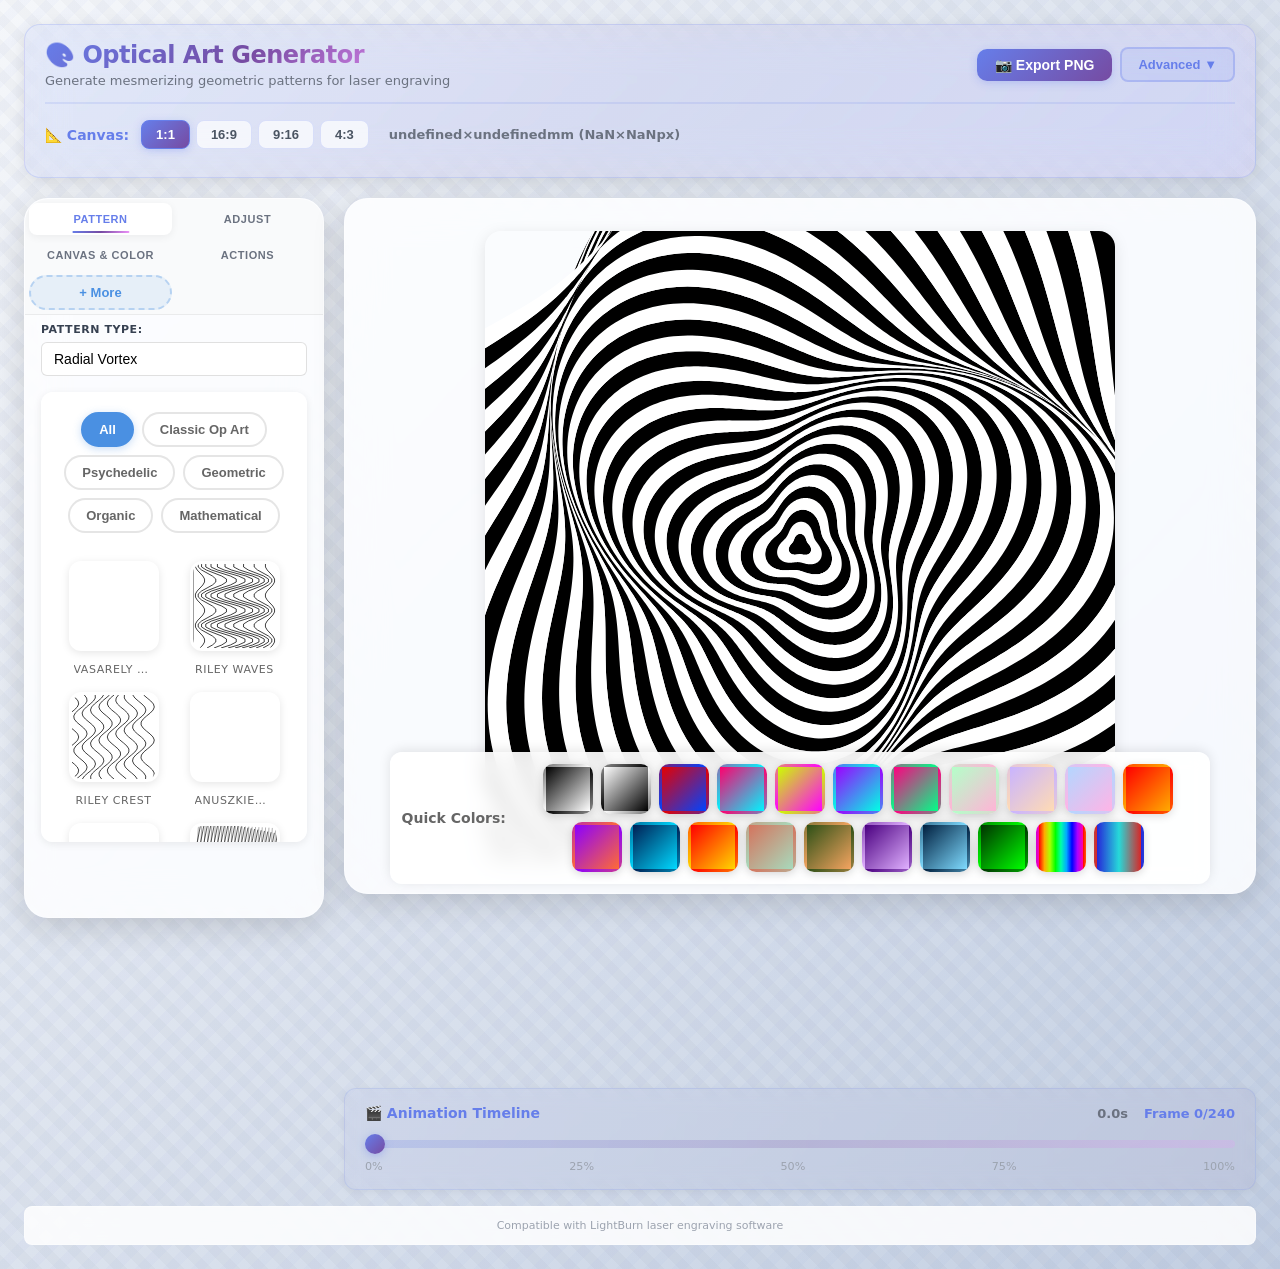
==== commit e414ee15: "v5.11.0: Modular architecture & pattern fixes MODULAR REFACTORING: - ES6 module architecture with al" ====
--- a/index.html
+++ b/index.html
@@ -638,6 +638,6 @@
         </div>
     </div>
 
-    <script src="script.js"></script>
+    <script type="module" src="script.js"></script>
 </body>
 </html>
